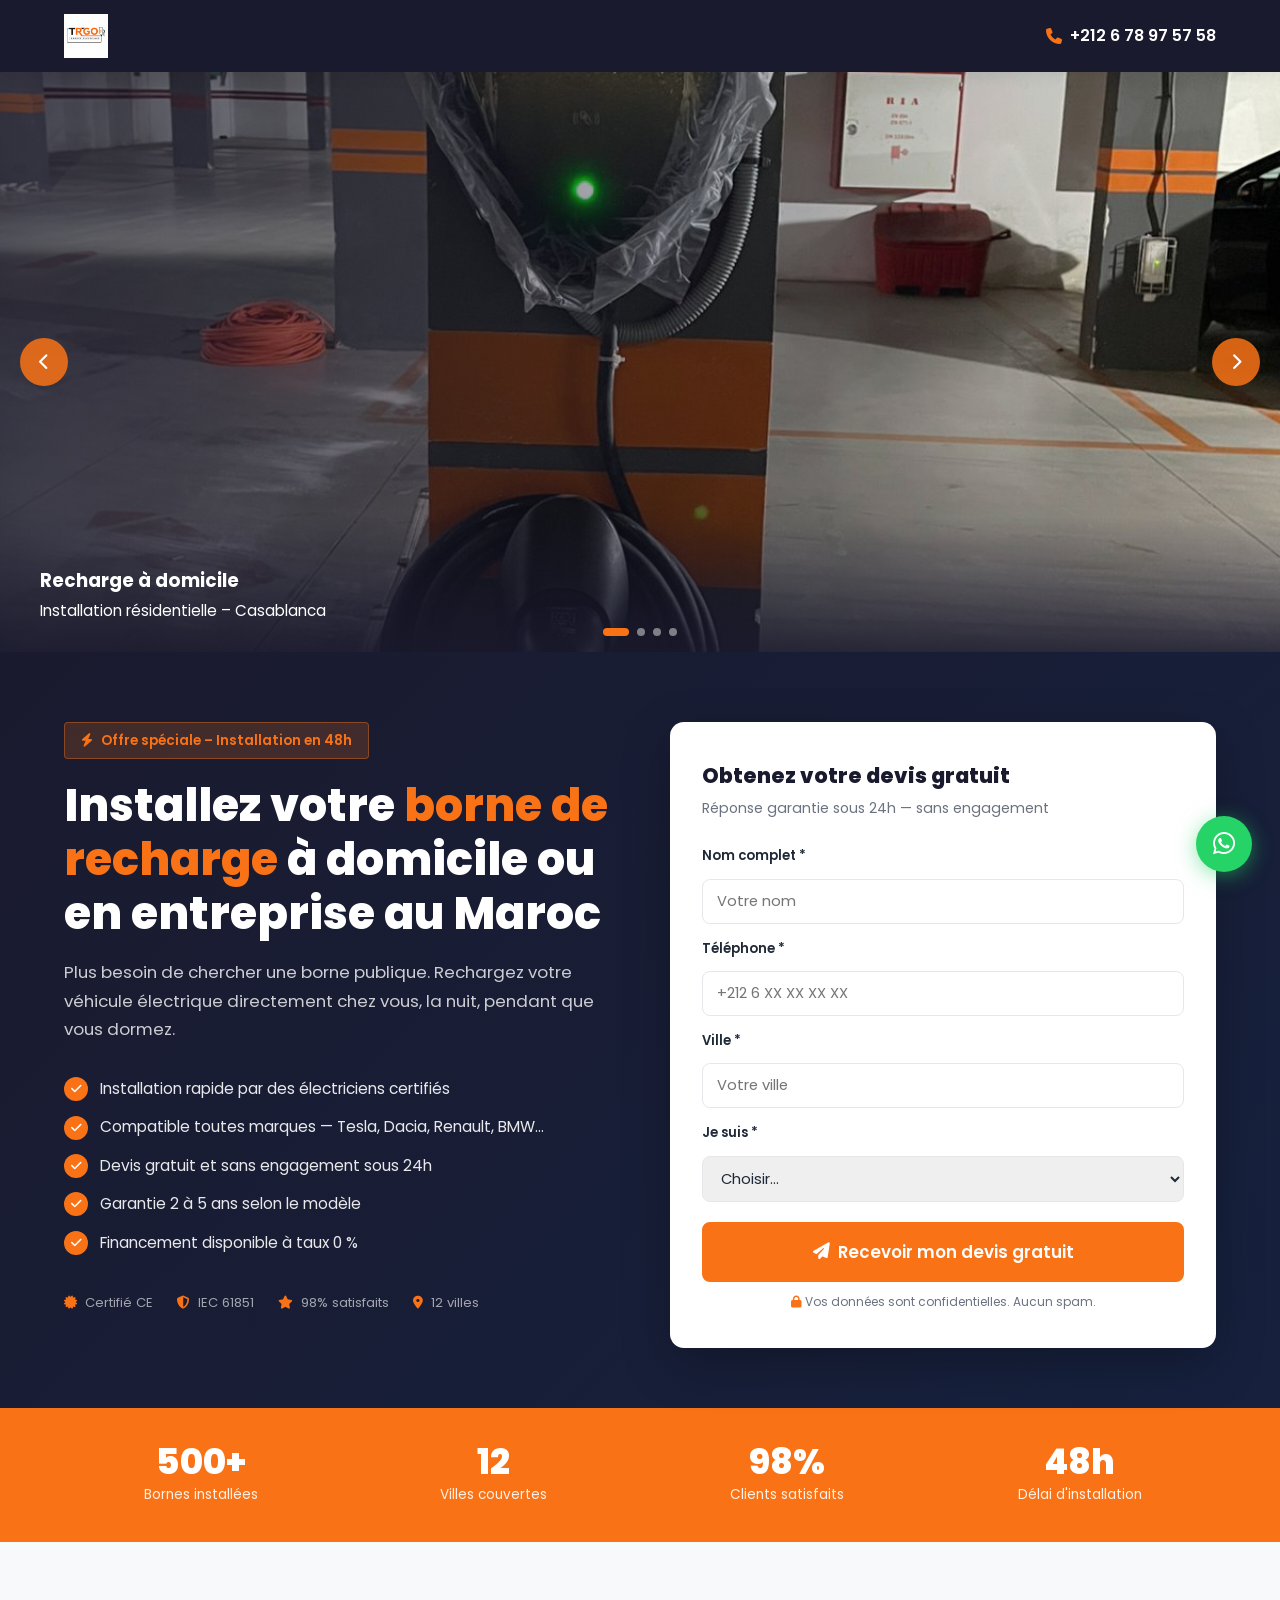
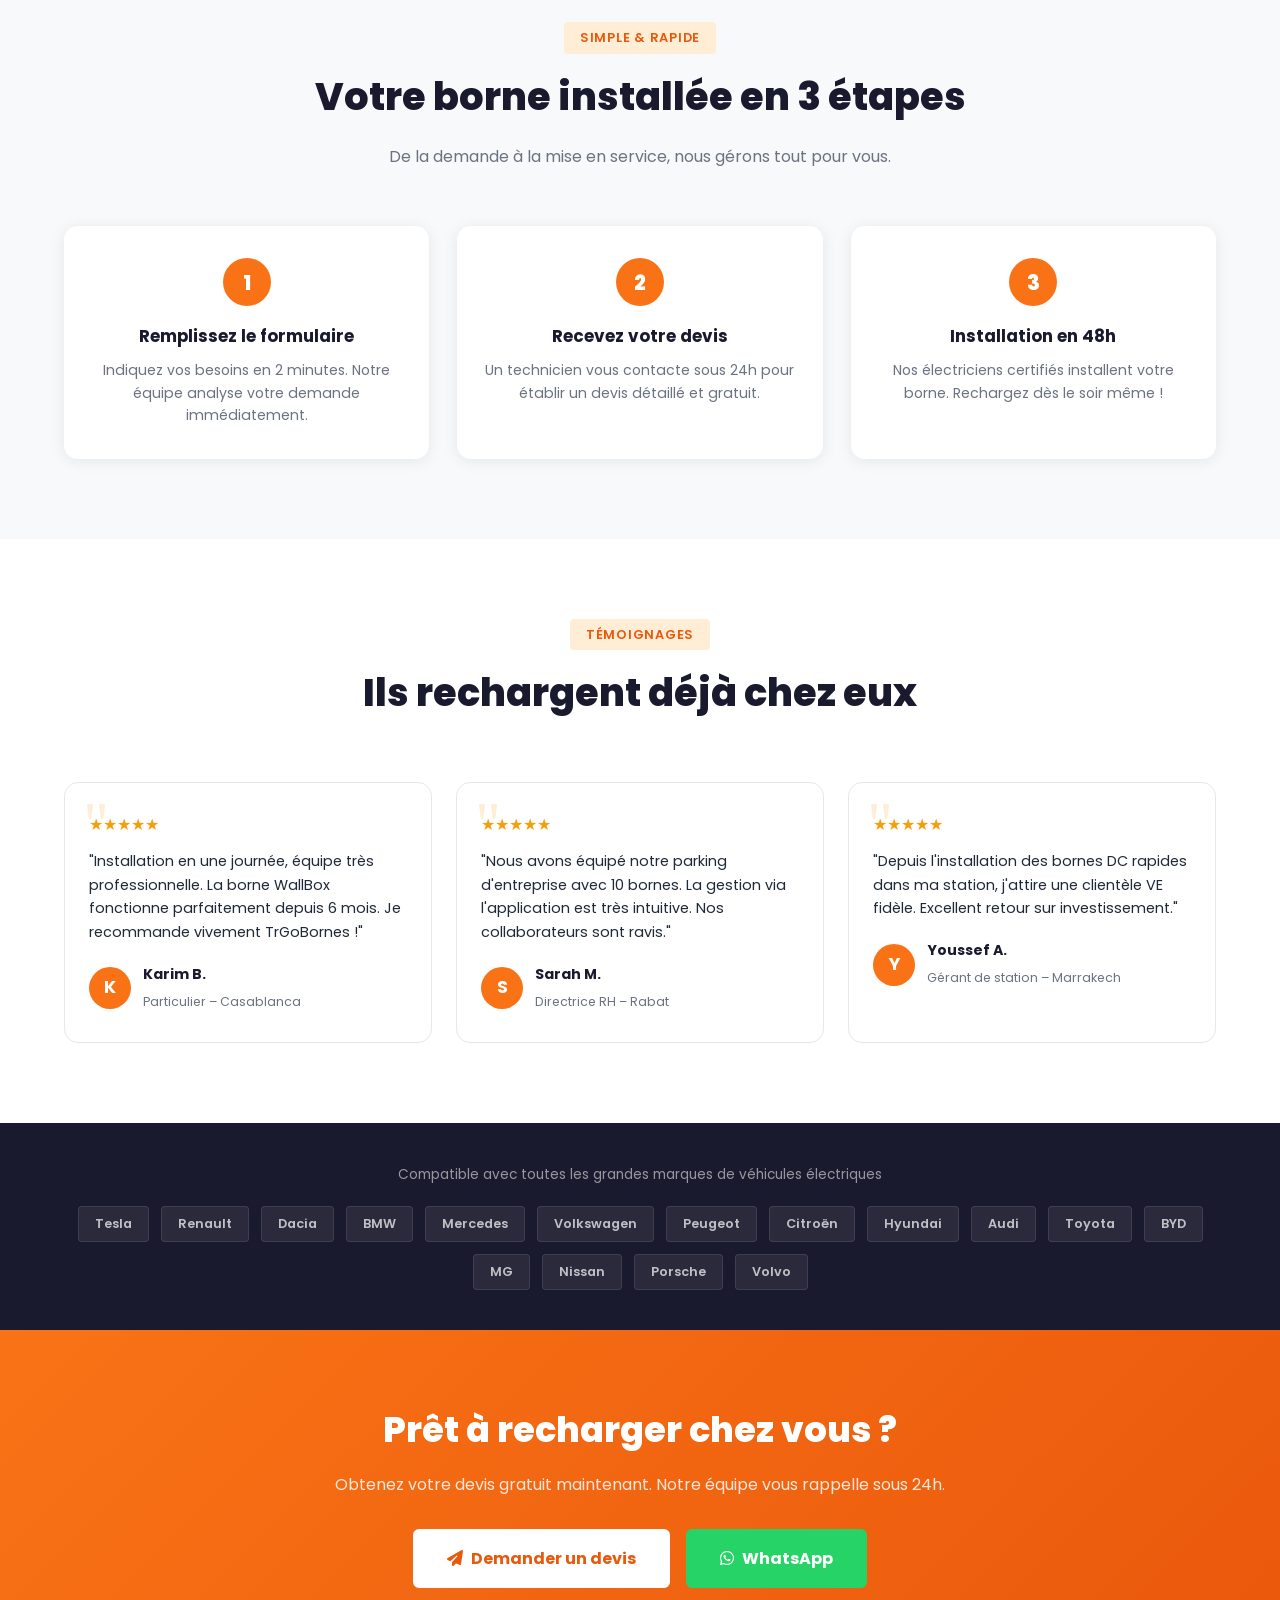
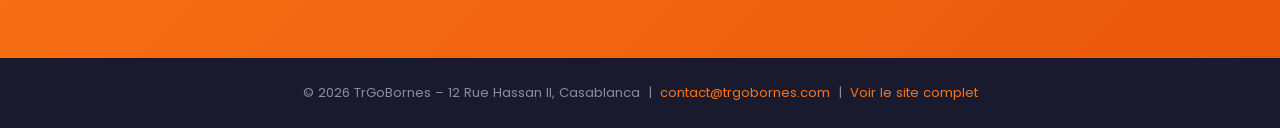
==== landing.html @ 48d09699 "Change ville field from dropdown to text input Co-Authored-By: Claude Sonnet 4.6 <noreply@anthropic." ====
<!DOCTYPE html>
<html lang="fr">
<head>
  <meta charset="UTF-8" />
  <meta name="viewport" content="width=device-width, initial-scale=1.0" />
  <title>Borne de recharge à domicile au Maroc – Devis gratuit | TrGoBornes</title>
  <meta name="description" content="Installez votre borne de recharge en 48h. Devis gratuit sous 24h. Toutes marques. Casablanca, Rabat, Marrakech et partout au Maroc." />
  <link rel="stylesheet" href="css/style.css" />
  <link rel="stylesheet" href="https://cdnjs.cloudflare.com/ajax/libs/font-awesome/6.5.0/css/all.min.css" />
  <link href="https://fonts.googleapis.com/css2?family=Poppins:wght@300;400;500;600;700;800&display=swap" rel="stylesheet" />
  <style>
    /* ── Landing overrides ── */
    .lp-header {
      background: var(--navy);
      padding: 14px 0;
      position: sticky;
      top: 0;
      z-index: 999;
      box-shadow: var(--shadow);
    }
    .lp-header-inner {
      display: flex;
      align-items: center;
      justify-content: space-between;
    }
    .lp-header .logo-img { height: 44px; width: auto; }
    .lp-phone {
      display: flex;
      align-items: center;
      gap: 8px;
      color: var(--white);
      font-weight: 600;
      font-size: 1rem;
    }
    .lp-phone i { color: var(--orange); }

    /* ── Hero ── */
    .lp-hero {
      background: linear-gradient(135deg, var(--navy) 0%, var(--navy-light) 100%);
      padding: 70px 0 60px;
    }
    .lp-hero-grid {
      display: grid;
      grid-template-columns: 1fr 1fr;
      gap: 60px;
      align-items: start;
    }
    .lp-hero-left { color: var(--white); }
    .lp-hero-tag {
      display: inline-flex;
      align-items: center;
      gap: 8px;
      background: rgba(249,115,22,0.18);
      color: var(--orange);
      border: 1px solid rgba(249,115,22,0.4);
      padding: 6px 16px;
      border-radius: 4px;
      font-size: 0.85rem;
      font-weight: 600;
      margin-bottom: 20px;
    }
    .lp-hero h1 {
      font-size: clamp(1.9rem, 3.5vw, 2.8rem);
      font-weight: 800;
      line-height: 1.2;
      margin-bottom: 18px;
    }
    .lp-hero h1 span { color: var(--orange); }
    .lp-hero-sub {
      font-size: 1.05rem;
      color: rgba(255,255,255,0.78);
      margin-bottom: 32px;
      line-height: 1.7;
    }
    .lp-benefits {
      display: flex;
      flex-direction: column;
      gap: 12px;
      margin-bottom: 36px;
    }
    .lp-benefit {
      display: flex;
      align-items: center;
      gap: 12px;
      font-size: 0.97rem;
      color: rgba(255,255,255,0.9);
    }
    .lp-benefit i {
      width: 24px;
      height: 24px;
      background: var(--orange);
      border-radius: 50%;
      display: flex;
      align-items: center;
      justify-content: center;
      font-size: 0.75rem;
      flex-shrink: 0;
      color: white;
    }
    .lp-trust-row {
      display: flex;
      gap: 24px;
      flex-wrap: wrap;
    }
    .lp-trust-item {
      display: flex;
      align-items: center;
      gap: 8px;
      color: rgba(255,255,255,0.6);
      font-size: 0.82rem;
    }
    .lp-trust-item i { color: var(--orange); }

    /* ── Form card ── */
    .lp-form-card {
      background: var(--white);
      border-radius: var(--radius);
      padding: 36px 32px;
      box-shadow: 0 16px 48px rgba(0,0,0,0.25);
    }
    .lp-form-card h2 {
      font-size: 1.3rem;
      font-weight: 800;
      color: var(--navy);
      margin-bottom: 4px;
    }
    .lp-form-card .form-subtitle {
      color: var(--gray);
      font-size: 0.88rem;
      margin-bottom: 24px;
    }
    .lp-form-card .form-group {
      margin-bottom: 14px;
    }
    .lp-form-card label {
      display: block;
      font-size: 0.82rem;
      font-weight: 600;
      color: var(--text);
      margin-bottom: 5px;
    }
    .lp-form-card input,
    .lp-form-card select {
      width: 100%;
      padding: 11px 14px;
      border: 1.5px solid var(--border);
      border-radius: 8px;
      font-family: 'Poppins', sans-serif;
      font-size: 0.92rem;
      color: var(--text);
      outline: none;
      transition: var(--transition);
    }
    .lp-form-card input:focus,
    .lp-form-card select:focus {
      border-color: var(--orange);
      box-shadow: 0 0 0 3px rgba(249,115,22,0.12);
    }
    .lp-form-card .btn-submit {
      width: 100%;
      justify-content: center;
      padding: 15px;
      font-size: 1.05rem;
      margin-top: 6px;
      border-radius: 8px;
    }
    .lp-form-privacy {
      text-align: center;
      font-size: 0.75rem;
      color: var(--gray);
      margin-top: 10px;
    }
    .lp-form-privacy i { color: var(--orange); }
    .form-success-lp {
      display: none;
      text-align: center;
      padding: 24px;
      color: #16a34a;
      font-weight: 600;
    }
    .form-success-lp i { font-size: 2.5rem; margin-bottom: 10px; display: block; }

    /* ── Carousel (top hero) ── */
    .lp-carousel-section {
      position: relative;
      width: 100%;
      overflow: hidden;
    }
    .carousel-wrapper {
      position: relative;
      width: 100%;
      overflow: hidden;
    }
    .carousel-track {
      display: flex;
      transition: transform 0.55s cubic-bezier(0.4,0,0.2,1);
    }
    .carousel-slide {
      min-width: 100%;
      position: relative;
    }
    .carousel-slide img {
      width: 100%;
      height: 580px;
      object-fit: cover;
      display: block;
    }
    .carousel-overlay {
      position: absolute;
      inset: 0;
      background: linear-gradient(to right, rgba(26,26,46,0.72) 0%, rgba(26,26,46,0.3) 60%, transparent 100%);
    }
    .carousel-caption {
      position: absolute;
      bottom: 0;
      left: 0;
      right: 0;
      background: linear-gradient(transparent, rgba(26,26,46,0.85));
      color: white;
      padding: 48px 40px 28px;
      font-size: 0.95rem;
    }
    .carousel-caption strong { display: block; font-size: 1.15rem; margin-bottom: 2px; }
    .carousel-btn {
      position: absolute;
      top: 50%;
      transform: translateY(-50%);
      background: rgba(249,115,22,0.85);
      color: white;
      border: none;
      width: 48px;
      height: 48px;
      border-radius: 50%;
      font-size: 1.05rem;
      cursor: pointer;
      display: flex;
      align-items: center;
      justify-content: center;
      transition: var(--transition);
      z-index: 10;
    }
    .carousel-btn:hover { background: var(--orange-dark); transform: translateY(-50%) scale(1.08); }
    .carousel-btn.prev { left: 20px; }
    .carousel-btn.next { right: 20px; }
    .carousel-dots {
      position: absolute;
      bottom: 16px;
      left: 50%;
      transform: translateX(-50%);
      display: flex;
      gap: 8px;
      z-index: 10;
    }
    .carousel-dot {
      width: 8px;
      height: 8px;
      border-radius: 50%;
      background: rgba(255,255,255,0.45);
      border: none;
      cursor: pointer;
      transition: var(--transition);
      padding: 0;
    }
    .carousel-dot.active { background: var(--orange); width: 26px; border-radius: 4px; }
    @media (max-width: 768px) {
      .carousel-slide img { height: 300px; }
      .carousel-caption { padding: 32px 20px 48px; }
    }
    @media (max-width: 480px) {
      .carousel-slide img { height: 220px; }
    }

    /* ── Stats bar ── */
    .lp-stats {
      background: var(--orange);
      padding: 36px 0;
    }
    .lp-stats-grid {
      display: grid;
      grid-template-columns: repeat(4, 1fr);
      gap: 20px;
      text-align: center;
    }
    .lp-stat { color: var(--white); }
    .lp-stat-num {
      font-size: 2.2rem;
      font-weight: 800;
      line-height: 1;
    }
    .lp-stat-label { font-size: 0.85rem; opacity: 0.9; margin-top: 4px; }

    /* ── How it works ── */
    .lp-steps { padding: 80px 0; background: var(--gray-light); }
    .lp-steps-grid {
      display: grid;
      grid-template-columns: repeat(3, 1fr);
      gap: 28px;
      margin-top: 48px;
    }
    .lp-step {
      background: var(--white);
      border-radius: var(--radius);
      padding: 32px 24px;
      text-align: center;
      position: relative;
      box-shadow: var(--shadow);
    }
    .lp-step-num {
      width: 48px;
      height: 48px;
      background: var(--orange);
      color: white;
      border-radius: 50%;
      font-size: 1.3rem;
      font-weight: 800;
      display: flex;
      align-items: center;
      justify-content: center;
      margin: 0 auto 16px;
    }
    .lp-step h3 { font-size: 1.05rem; font-weight: 700; color: var(--navy); margin-bottom: 8px; }
    .lp-step p { font-size: 0.88rem; color: var(--gray); line-height: 1.6; }

    /* ── Testimonials ── */
    .lp-testimonials { padding: 80px 0; }
    .lp-testimonials-grid {
      display: grid;
      grid-template-columns: repeat(3, 1fr);
      gap: 24px;
      margin-top: 48px;
    }
    .lp-testimonial {
      background: var(--white);
      border: 1.5px solid var(--border);
      border-radius: var(--radius);
      padding: 28px 24px;
      position: relative;
    }
    .lp-testimonial::before {
      content: '"';
      font-size: 4rem;
      color: var(--orange-tint);
      font-family: Georgia, serif;
      position: absolute;
      top: 10px;
      left: 18px;
      line-height: 1;
    }
    .lp-testimonial .stars { color: #F59E0B; margin-bottom: 12px; }
    .lp-testimonial p { font-size: 0.9rem; color: var(--text); line-height: 1.65; margin-bottom: 18px; }
    .lp-testimonial-author { display: flex; align-items: center; gap: 12px; }
    .lp-avatar {
      width: 42px;
      height: 42px;
      border-radius: 50%;
      background: var(--orange);
      color: white;
      font-weight: 700;
      font-size: 1.1rem;
      display: flex;
      align-items: center;
      justify-content: center;
    }
    .lp-author-info strong { display: block; font-size: 0.88rem; color: var(--navy); }
    .lp-author-info span { font-size: 0.78rem; color: var(--gray); }

    /* ── Brands strip ── */
    .lp-brands { background: var(--navy); padding: 40px 0; }
    .lp-brands-label { text-align: center; color: rgba(255,255,255,0.55); font-size: 0.85rem; margin-bottom: 20px; }
    .lp-brands-row {
      display: flex;
      flex-wrap: wrap;
      justify-content: center;
      gap: 12px;
    }
    .lp-brand-chip {
      background: rgba(255,255,255,0.07);
      color: rgba(255,255,255,0.7);
      padding: 6px 16px;
      border-radius: 4px;
      font-size: 0.8rem;
      font-weight: 600;
      border: 1px solid rgba(255,255,255,0.1);
    }

    /* ── Final CTA ── */
    .lp-cta {
      background: linear-gradient(135deg, var(--orange) 0%, var(--orange-dark) 100%);
      padding: 70px 0;
      text-align: center;
    }
    .lp-cta h2 { color: white; font-size: clamp(1.6rem, 3vw, 2.2rem); font-weight: 800; margin-bottom: 12px; }
    .lp-cta p { color: rgba(255,255,255,0.85); margin-bottom: 30px; font-size: 1rem; }
    .lp-cta-btns { display: flex; gap: 16px; justify-content: center; flex-wrap: wrap; }
    .btn-white-solid {
      background: white;
      color: var(--orange-dark);
      border: 2px solid white;
      display: inline-flex;
      align-items: center;
      gap: 8px;
      padding: 14px 32px;
      border-radius: 6px;
      font-weight: 700;
      font-size: 1rem;
      cursor: pointer;
      transition: var(--transition);
    }
    .btn-white-solid:hover { background: var(--orange-tint); transform: translateY(-2px); }
    .btn-whatsapp-cta {
      background: #25D366;
      color: white;
      border: 2px solid #25D366;
      display: inline-flex;
      align-items: center;
      gap: 8px;
      padding: 14px 32px;
      border-radius: 6px;
      font-weight: 700;
      font-size: 1rem;
      cursor: pointer;
      transition: var(--transition);
    }
    .btn-whatsapp-cta:hover { background: #1ebe5d; transform: translateY(-2px); }

    /* ── Footer ── */
    .lp-footer {
      background: var(--navy);
      color: rgba(255,255,255,0.5);
      text-align: center;
      padding: 24px;
      font-size: 0.82rem;
    }
    .lp-footer a { color: var(--orange); }

    /* ── WhatsApp float ── */
    .whatsapp-float {
      position: fixed;
      bottom: 28px;
      right: 28px;
      width: 56px;
      height: 56px;
      background: #25D366;
      color: white;
      border-radius: 50%;
      display: flex;
      align-items: center;
      justify-content: center;
      font-size: 1.6rem;
      box-shadow: 0 4px 20px rgba(37,211,102,0.5);
      z-index: 1000;
      transition: var(--transition);
    }
    .whatsapp-float:hover { transform: scale(1.1); }

    /* ── Responsive ── */
    @media (max-width: 900px) {
      .lp-hero-grid { grid-template-columns: 1fr; gap: 36px; }
      .lp-stats-grid { grid-template-columns: repeat(2, 1fr); }
      .lp-steps-grid { grid-template-columns: 1fr; }
      .lp-testimonials-grid { grid-template-columns: 1fr; }
    }
    @media (max-width: 600px) {
      .lp-hero { padding: 40px 0 36px; }
      .lp-form-card { padding: 24px 18px; }
      .lp-stats-grid { grid-template-columns: repeat(2, 1fr); gap: 16px; }
      .lp-stat-num { font-size: 1.7rem; }
    }
  </style>
</head>
<body>

  <!-- ===== HEADER ===== -->
  <header class="lp-header">
    <div class="container lp-header-inner">
      <a href="index.html">
        <img src="images/logo.jpeg" alt="TrGoBornes" class="logo-img" />
      </a>
      <a href="tel:+212678975758" class="lp-phone">
        <i class="fa-solid fa-phone"></i> +212 6 78 97 57 58
      </a>
    </div>
  </header>

  <!-- ===== CAROUSEL (top) ===== -->
  <section class="lp-carousel-section">
    <div class="carousel-wrapper">
      <div class="carousel-track" id="carouselTrack">
        <div class="carousel-slide">
          <img src="images/car1.jpeg" alt="Véhicule électrique en recharge – TrGoBornes" />
          <div class="carousel-overlay"></div>
          <div class="carousel-caption">
            <strong>Recharge à domicile</strong>
            Installation résidentielle – Casablanca
          </div>
        </div>
        <div class="carousel-slide">
          <img src="images/car2.jpeg" alt="Borne de recharge installée par TrGoBornes" />
          <div class="carousel-overlay"></div>
          <div class="carousel-caption">
            <strong>Solution entreprise</strong>
            Parking privé équipé – Rabat
          </div>
        </div>
        <div class="carousel-slide">
          <img src="images/car3.png" alt="Station de recharge rapide TrGoBornes" />
          <div class="carousel-overlay"></div>
          <div class="carousel-caption">
            <strong>Recharge rapide DC</strong>
            Station-service partenaire – Marrakech
          </div>
        </div>
        <div class="carousel-slide">
          <img src="images/car4.png" alt="Borne de recharge TrGoBornes" />
          <div class="carousel-overlay"></div>
          <div class="carousel-caption">
            <strong>Installation professionnelle</strong>
            Borne certifiée CE & IEC 61851
          </div>
        </div>
      </div>
      <button class="carousel-btn prev" id="carouselPrev" aria-label="Précédent">
        <i class="fa-solid fa-chevron-left"></i>
      </button>
      <button class="carousel-btn next" id="carouselNext" aria-label="Suivant">
        <i class="fa-solid fa-chevron-right"></i>
      </button>
      <div class="carousel-dots" id="carouselDots">
        <button class="carousel-dot active" data-index="0" aria-label="Photo 1"></button>
        <button class="carousel-dot" data-index="1" aria-label="Photo 2"></button>
        <button class="carousel-dot" data-index="2" aria-label="Photo 3"></button>
        <button class="carousel-dot" data-index="3" aria-label="Photo 4"></button>
      </div>
    </div>
  </section>

  <!-- ===== HERO ===== -->
  <section class="lp-hero">
    <div class="container lp-hero-grid">

      <!-- Left: copy -->
      <div class="lp-hero-left">
        <div class="lp-hero-tag">
          <i class="fa-solid fa-bolt"></i> Offre spéciale – Installation en 48h
        </div>
        <h1>Installez votre <span>borne de recharge</span> à domicile ou en entreprise au Maroc</h1>
        <p class="lp-hero-sub">
          Plus besoin de chercher une borne publique. Rechargez votre véhicule électrique directement chez vous, la nuit, pendant que vous dormez.
        </p>
        <div class="lp-benefits">
          <div class="lp-benefit">
            <i class="fa-solid fa-check"></i>
            Installation rapide par des électriciens certifiés
          </div>
          <div class="lp-benefit">
            <i class="fa-solid fa-check"></i>
            Compatible toutes marques — Tesla, Dacia, Renault, BMW…
          </div>
          <div class="lp-benefit">
            <i class="fa-solid fa-check"></i>
            Devis gratuit et sans engagement sous 24h
          </div>
          <div class="lp-benefit">
            <i class="fa-solid fa-check"></i>
            Garantie 2 à 5 ans selon le modèle
          </div>
          <div class="lp-benefit">
            <i class="fa-solid fa-check"></i>
            Financement disponible à taux 0 %
          </div>
        </div>
        <div class="lp-trust-row">
          <div class="lp-trust-item"><i class="fa-solid fa-certificate"></i> Certifié CE</div>
          <div class="lp-trust-item"><i class="fa-solid fa-shield-halved"></i> IEC 61851</div>
          <div class="lp-trust-item"><i class="fa-solid fa-star"></i> 98% satisfaits</div>
          <div class="lp-trust-item"><i class="fa-solid fa-map-marker-alt"></i> 12 villes</div>
        </div>
      </div>

      <!-- Right: form -->
      <div class="lp-form-card">
        <h2>Obtenez votre devis gratuit</h2>
        <p class="form-subtitle">Réponse garantie sous 24h — sans engagement</p>
        <form id="lpForm">
          <div class="form-group">
            <label for="lp-name">Nom complet *</label>
            <input type="text" id="lp-name" name="name" placeholder="Votre nom" required />
          </div>
          <div class="form-group">
            <label for="lp-phone">Téléphone *</label>
            <input type="tel" id="lp-phone" name="phone" placeholder="+212 6 XX XX XX XX" required />
          </div>
          <div class="form-group">
            <label for="lp-city">Ville *</label>
            <input type="text" id="lp-city" name="city" placeholder="Votre ville" required />
          </div>
          <div class="form-group">
            <label for="lp-type">Je suis *</label>
            <select id="lp-type" name="type" required>
              <option value="">Choisir...</option>
              <option value="particulier">Particulier (domicile)</option>
              <option value="entreprise">Entreprise / Parking</option>
              <option value="station">Station-service</option>
              <option value="autre">Autre</option>
            </select>
          </div>
          <button type="submit" class="btn btn-primary btn-submit">
            <i class="fa-solid fa-paper-plane"></i> Recevoir mon devis gratuit
          </button>
          <p class="lp-form-privacy"><i class="fa-solid fa-lock"></i> Vos données sont confidentielles. Aucun spam.</p>
        </form>
        <div class="form-success-lp" id="lpSuccess">
          <i class="fa-solid fa-circle-check"></i>
          Merci ! Votre demande a bien été reçue.<br/>
          Nous vous contactons sous 24h.
        </div>
      </div>

    </div>
  </section>

  <!-- ===== STATS BAR ===== -->
  <section class="lp-stats">
    <div class="container lp-stats-grid">
      <div class="lp-stat">
        <div class="lp-stat-num">500+</div>
        <div class="lp-stat-label">Bornes installées</div>
      </div>
      <div class="lp-stat">
        <div class="lp-stat-num">12</div>
        <div class="lp-stat-label">Villes couvertes</div>
      </div>
      <div class="lp-stat">
        <div class="lp-stat-num">98%</div>
        <div class="lp-stat-label">Clients satisfaits</div>
      </div>
      <div class="lp-stat">
        <div class="lp-stat-num">48h</div>
        <div class="lp-stat-label">Délai d'installation</div>
      </div>
    </div>
  </section>

  <!-- ===== HOW IT WORKS ===== -->
  <section class="lp-steps">
    <div class="container">
      <div class="section-header">
        <span class="tag">Simple & Rapide</span>
        <h2>Votre borne installée en 3 étapes</h2>
        <p>De la demande à la mise en service, nous gérons tout pour vous.</p>
      </div>
      <div class="lp-steps-grid">
        <div class="lp-step">
          <div class="lp-step-num">1</div>
          <h3>Remplissez le formulaire</h3>
          <p>Indiquez vos besoins en 2 minutes. Notre équipe analyse votre demande immédiatement.</p>
        </div>
        <div class="lp-step">
          <div class="lp-step-num">2</div>
          <h3>Recevez votre devis</h3>
          <p>Un technicien vous contacte sous 24h pour établir un devis détaillé et gratuit.</p>
        </div>
        <div class="lp-step">
          <div class="lp-step-num">3</div>
          <h3>Installation en 48h</h3>
          <p>Nos électriciens certifiés installent votre borne. Rechargez dès le soir même !</p>
        </div>
      </div>
    </div>
  </section>

  <!-- ===== TESTIMONIALS ===== -->
  <section class="lp-testimonials">
    <div class="container">
      <div class="section-header">
        <span class="tag">Témoignages</span>
        <h2>Ils rechargent déjà chez eux</h2>
      </div>
      <div class="lp-testimonials-grid">
        <div class="lp-testimonial">
          <div class="stars">★★★★★</div>
          <p>"Installation en une journée, équipe très professionnelle. La borne WallBox fonctionne parfaitement depuis 6 mois. Je recommande vivement TrGoBornes !"</p>
          <div class="lp-testimonial-author">
            <div class="lp-avatar">K</div>
            <div class="lp-author-info">
              <strong>Karim B.</strong>
              <span>Particulier – Casablanca</span>
            </div>
          </div>
        </div>
        <div class="lp-testimonial">
          <div class="stars">★★★★★</div>
          <p>"Nous avons équipé notre parking d'entreprise avec 10 bornes. La gestion via l'application est très intuitive. Nos collaborateurs sont ravis."</p>
          <div class="lp-testimonial-author">
            <div class="lp-avatar">S</div>
            <div class="lp-author-info">
              <strong>Sarah M.</strong>
              <span>Directrice RH – Rabat</span>
            </div>
          </div>
        </div>
        <div class="lp-testimonial">
          <div class="stars">★★★★★</div>
          <p>"Depuis l'installation des bornes DC rapides dans ma station, j'attire une clientèle VE fidèle. Excellent retour sur investissement."</p>
          <div class="lp-testimonial-author">
            <div class="lp-avatar">Y</div>
            <div class="lp-author-info">
              <strong>Youssef A.</strong>
              <span>Gérant de station – Marrakech</span>
            </div>
          </div>
        </div>
      </div>
    </div>
  </section>

  <!-- ===== BRANDS ===== -->
  <section class="lp-brands">
    <div class="container">
      <p class="lp-brands-label">Compatible avec toutes les grandes marques de véhicules électriques</p>
      <div class="lp-brands-row">
        <div class="lp-brand-chip">Tesla</div>
        <div class="lp-brand-chip">Renault</div>
        <div class="lp-brand-chip">Dacia</div>
        <div class="lp-brand-chip">BMW</div>
        <div class="lp-brand-chip">Mercedes</div>
        <div class="lp-brand-chip">Volkswagen</div>
        <div class="lp-brand-chip">Peugeot</div>
        <div class="lp-brand-chip">Citroën</div>
        <div class="lp-brand-chip">Hyundai</div>
        <div class="lp-brand-chip">Audi</div>
        <div class="lp-brand-chip">Toyota</div>
        <div class="lp-brand-chip">BYD</div>
        <div class="lp-brand-chip">MG</div>
        <div class="lp-brand-chip">Nissan</div>
        <div class="lp-brand-chip">Porsche</div>
        <div class="lp-brand-chip">Volvo</div>
      </div>
    </div>
  </section>

  <!-- ===== FINAL CTA ===== -->
  <section class="lp-cta">
    <div class="container">
      <h2>Prêt à recharger chez vous ?</h2>
      <p>Obtenez votre devis gratuit maintenant. Notre équipe vous rappelle sous 24h.</p>
      <div class="lp-cta-btns">
        <a href="#lpForm" class="btn-white-solid" onclick="document.getElementById('lp-name').focus()">
          <i class="fa-solid fa-paper-plane"></i> Demander un devis
        </a>
        <a href="https://wa.me/212678975758?text=Bonjour%2C%20je%20souhaite%20un%20devis%20pour%20une%20borne%20de%20recharge." class="btn-whatsapp-cta" target="_blank">
          <i class="fa-brands fa-whatsapp"></i> WhatsApp
        </a>
      </div>
    </div>
  </section>

  <!-- ===== FOOTER ===== -->
  <footer class="lp-footer">
    <p>&copy; 2026 TrGoBornes – 12 Rue Hassan II, Casablanca &nbsp;|&nbsp; <a href="mailto:contact@trgobornes.com">contact@trgobornes.com</a> &nbsp;|&nbsp; <a href="index.html">Voir le site complet</a></p>
  </footer>

  <!-- WhatsApp float -->
  <a href="https://wa.me/212678975758?text=Bonjour%2C%20je%20souhaite%20un%20devis%20pour%20une%20borne%20de%20recharge." class="whatsapp-float" target="_blank" aria-label="WhatsApp">
    <i class="fa-brands fa-whatsapp"></i>
  </a>

  <script>
    document.getElementById('lpForm').addEventListener('submit', function(e) {
      e.preventDefault();
      var name  = document.getElementById('lp-name').value;
      var phone = document.getElementById('lp-phone').value;
      var city  = document.getElementById('lp-city').value;
      var type  = document.getElementById('lp-type').value;

      var msg = 'Bonjour TrGoBornes,%0A%0A'
        + 'Nouvelle demande de devis :%0A'
        + '👤 Nom : ' + encodeURIComponent(name) + '%0A'
        + '📞 Téléphone : ' + encodeURIComponent(phone) + '%0A'
        + '📍 Ville : ' + encodeURIComponent(city) + '%0A'
        + '🏷️ Type : ' + encodeURIComponent(type);

      this.style.display = 'none';
      document.getElementById('lpSuccess').style.display = 'block';

      setTimeout(function() {
        window.open('https://wa.me/212678975758?text=' + msg, '_blank');
      }, 800);
    });

    // Carousel
    (function() {
      const track = document.getElementById('carouselTrack');
      const dots = document.querySelectorAll('.carousel-dot');
      const total = 4;
      let current = 0;
      let timer;

      function goTo(index) {
        current = (index + total) % total;
        track.style.transform = 'translateX(-' + (current * 100) + '%)';
        dots.forEach(function(d, i) {
          d.classList.toggle('active', i === current);
        });
      }

      function next() { goTo(current + 1); }
      function prev() { goTo(current - 1); }

      function resetTimer() {
        clearInterval(timer);
        timer = setInterval(next, 4000);
      }

      document.getElementById('carouselNext').addEventListener('click', function() { next(); resetTimer(); });
      document.getElementById('carouselPrev').addEventListener('click', function() { prev(); resetTimer(); });
      dots.forEach(function(d) {
        d.addEventListener('click', function() { goTo(parseInt(this.dataset.index)); resetTimer(); });
      });

      timer = setInterval(next, 4000);
    })();
  </script>

</body>
</html>
---- css/style.css ----
/* ===========================
   TrGoBornes – Stylesheet (Orange Theme)
   =========================== */

:root {
  --orange: #F97316;
  --orange-dark: #EA580C;
  --orange-light: #FFF7ED;
  --orange-tint: #FFEDD5;
  --navy: #1A1A2E;
  --navy-light: #16213E;
  --white: #FFFFFF;
  --gray-light: #F8F9FA;
  --gray: #6B7280;
  --text: #1F2937;
  --border: #E5E7EB;
  --shadow: 0 2px 16px rgba(0,0,0,0.08);
  --shadow-lg: 0 8px 32px rgba(0,0,0,0.14);
  --radius: 14px;
  --transition: 0.28s cubic-bezier(0.4,0,0.2,1);
}

*, *::before, *::after { box-sizing: border-box; margin: 0; padding: 0; }
html { scroll-behavior: smooth; }
body {
  font-family: 'Poppins', sans-serif;
  color: var(--text);
  background: var(--white);
  overflow-x: hidden;
  line-height: 1.7;
}
a { text-decoration: none; color: inherit; transition: var(--transition); }
ul { list-style: none; }
img { max-width: 100%; display: block; }
.container { width: 90%; max-width: 1200px; margin: 0 auto; }
.section { padding: 90px 0; }

/* ===== BUTTONS ===== */
.btn {
  display: inline-flex;
  align-items: center;
  gap: 8px;
  padding: 12px 28px;
  border-radius: 6px;
  font-weight: 600;
  font-size: 0.95rem;
  cursor: pointer;
  border: 2px solid transparent;
  transition: var(--transition);
  font-family: 'Poppins', sans-serif;
}
.btn-primary {
  background: var(--orange);
  color: var(--white);
  border-color: var(--orange);
}
.btn-primary:hover {
  background: var(--orange-dark);
  border-color: var(--orange-dark);
  transform: translateY(-2px);
  box-shadow: 0 6px 20px rgba(249,115,22,0.35);
}
.btn-outline-orange {
  background: transparent;
  color: var(--orange);
  border-color: var(--orange);
}
.btn-outline-orange:hover {
  background: var(--orange);
  color: var(--white);
  transform: translateY(-2px);
}
.btn-white {
  background: var(--white);
  color: var(--orange);
  border-color: var(--white);
}
.btn-white:hover {
  background: var(--orange-tint);
  transform: translateY(-2px);
}
.btn-lg { padding: 14px 36px; font-size: 1rem; }
.btn-full { width: 100%; justify-content: center; }

/* ===== SECTION HEADER ===== */
.section-header { text-align: center; margin-bottom: 56px; }
.section-header h2 {
  font-size: clamp(1.8rem, 3vw, 2.4rem);
  font-weight: 800;
  color: var(--navy);
  margin: 10px 0 14px;
}
.section-header p { color: var(--gray); max-width: 540px; margin: 0 auto; }

.tag {
  display: inline-block;
  background: var(--orange-tint);
  color: var(--orange-dark);
  padding: 5px 16px;
  border-radius: 4px;
  font-size: 0.8rem;
  font-weight: 600;
  letter-spacing: 0.06em;
  text-transform: uppercase;
}
.tag-white {
  background: rgba(255,255,255,0.2);
  color: var(--white);
}

/* ===== TOP BAR ===== */
.topbar {
  background: var(--orange);
  color: var(--white);
  font-size: 0.82rem;
  padding: 9px 0;
  position: relative;
  z-index: 200;
}
.topbar-inner {
  display: flex;
  justify-content: space-between;
  align-items: center;
  gap: 12px;
  flex-wrap: wrap;
}
.topbar-left {
  display: flex;
  align-items: center;
  gap: 20px;
  flex-wrap: wrap;
}
.topbar-left span {
  display: flex;
  align-items: center;
  gap: 6px;
  color: rgba(255,255,255,0.92);
}
.topbar-right {
  display: flex;
  align-items: center;
  gap: 14px;
}
.topbar-right a {
  color: rgba(255,255,255,0.85);
  font-size: 0.9rem;
  transition: var(--transition);
}
.topbar-right a:hover { color: var(--white); }

/* ===== HEADER / NAV ===== */
#header {
  background: var(--white);
  position: sticky;
  top: 0;
  z-index: 999;
  box-shadow: 0 2px 12px rgba(0,0,0,0.08);
  padding: 0;
}
.nav {
  display: flex;
  align-items: center;
  justify-content: space-between;
  gap: 24px;
  height: 72px;
}
.logo { display: flex; align-items: center; }
.logo-img { height: 48px; width: auto; object-fit: contain; }
.logo-img-footer { height: 42px; }

.nav-links {
  display: flex;
  align-items: center;
  gap: 4px;
  flex: 1;
  justify-content: center;
}
.nav-links > li { position: relative; }
.nav-links > li > a {
  color: var(--text);
  font-size: 0.92rem;
  font-weight: 500;
  padding: 8px 14px;
  border-radius: 6px;
  display: flex;
  align-items: center;
  gap: 5px;
  white-space: nowrap;
}
.nav-links > li > a:hover,
.nav-links > li > a.active { color: var(--orange); }
.nav-links > li > a .fa-chevron-down { font-size: 0.7rem; }

/* Dropdown */
.dropdown {
  position: absolute;
  top: calc(100% + 8px);
  left: 0;
  background: var(--white);
  border-radius: 10px;
  box-shadow: 0 8px 32px rgba(0,0,0,0.12);
  min-width: 200px;
  padding: 8px 0;
  opacity: 0;
  visibility: hidden;
  transform: translateY(8px);
  transition: var(--transition);
  border-top: 3px solid var(--orange);
}
.has-dropdown:hover .dropdown {
  opacity: 1;
  visibility: visible;
  transform: translateY(0);
}
.dropdown li a {
  display: block;
  padding: 10px 20px;
  font-size: 0.88rem;
  color: var(--text);
  transition: var(--transition);
}
.dropdown li a:hover {
  background: var(--orange-light);
  color: var(--orange);
  padding-left: 26px;
}

.nav-cta { flex-shrink: 0; }
.hamburger {
  display: none;
  flex-direction: column;
  gap: 5px;
  background: none;
  border: none;
  cursor: pointer;
  padding: 4px;
}
.hamburger span {
  width: 26px; height: 2px;
  background: var(--text);
  border-radius: 2px;
  transition: var(--transition);
  display: block;
}
.hamburger.active span:nth-child(1) { transform: translateY(7px) rotate(45deg); }
.hamburger.active span:nth-child(2) { opacity: 0; transform: scaleX(0); }
.hamburger.active span:nth-child(3) { transform: translateY(-7px) rotate(-45deg); }

/* ===== ANNOUNCEMENT BAR ===== */
.announce-bar {
  background: var(--orange);
  color: var(--white);
  text-align: center;
  padding: 11px 16px;
  font-size: 0.9rem;
  font-weight: 500;
}
.announce-bar i { margin-right: 6px; }
.announce-bar a {
  color: var(--white);
  font-weight: 700;
  text-decoration: underline;
  margin-left: 8px;
}
.announce-bar a:hover { opacity: 0.85; }

/* ===== HERO ===== */
.hero {
  display: grid;
  grid-template-columns: 1fr 1fr;
  min-height: calc(100vh - 110px);
  overflow: hidden;
}
.hero-left {
  display: flex;
  align-items: center;
  background: var(--white);
  padding: 60px 0;
}
.hero-left-content {
  padding: 0 60px 0 calc((100vw - 1200px) / 2 + 5%);
  max-width: 620px;
}
.hero-left-content h1 {
  font-size: clamp(2rem, 3.5vw, 3rem);
  font-weight: 800;
  color: var(--navy);
  line-height: 1.2;
  margin-bottom: 20px;
}
.hero-left-content h1 span {
  background: var(--orange);
  color: var(--white);
  padding: 2px 8px;
  display: inline;
  border-radius: 4px;
}
.hero-left-content p {
  color: var(--gray);
  font-size: 1rem;
  margin-bottom: 32px;
  text-align: justify;
}
.hero-btns { display: flex; gap: 14px; flex-wrap: wrap; margin-bottom: 48px; }
.hero-stats {
  display: flex;
  align-items: center;
  gap: 0;
  padding-top: 32px;
  border-top: 1px solid var(--border);
}
.stat {
  display: flex;
  flex-direction: column;
  align-items: center;
  flex: 1;
  text-align: center;
}
.stat span {
  font-size: 2.2rem;
  font-weight: 800;
  color: var(--orange);
  line-height: 1;
}
.stat p { font-size: 0.78rem; color: var(--gray); margin: 4px 0 0; }
.stat-divider { width: 1px; height: 48px; background: var(--border); flex-shrink: 0; }

/* Hero right */
.hero-right {
  position: relative;
  overflow: hidden;
  clip-path: polygon(8% 0%, 100% 0%, 100% 100%, 0% 100%);
}
.hero-image-bg {
  width: 100%;
  height: 100%;
  background: url('../images/bg.png') center center / cover no-repeat;
  position: relative;
  overflow: hidden;
}
.hero-image-bg::before {
  content: '';
  position: absolute;
  inset: 0;
  background: linear-gradient(to right, rgba(255,255,255,0.08) 0%, rgba(0,0,0,0.18) 100%);
}
.hero-image-content {
  position: relative;
  z-index: 2;
  width: 100%;
  height: 100%;
  display: flex;
  align-items: flex-end;
  justify-content: flex-start;
  padding: 28px;
}
.hero-icon-main { display: none; }
.hero-floating-card {
  position: absolute;
  background: rgba(255,255,255,0.95);
  border-radius: 12px;
  padding: 12px 16px;
  display: flex;
  align-items: center;
  gap: 10px;
  box-shadow: 0 8px 24px rgba(0,0,0,0.2);
  font-size: 0.82rem;
  color: var(--text);
  white-space: nowrap;
  top: 20%;
  right: 10%;
  animation: cardFloat 5s ease-in-out infinite;
}
.card-2 {
  top: auto;
  bottom: 20%;
  right: auto;
  left: 8%;
  animation-delay: 2s;
}
.hero-floating-card i { color: var(--orange); font-size: 1.3rem; }
@keyframes cardFloat {
  0%,100% { transform: translateY(0); }
  50% { transform: translateY(-8px); }
}

/* ===== SEGMENTS ===== */
.segments { background: var(--gray-light); }
.segments-grid {
  display: grid;
  grid-template-columns: repeat(3, 1fr);
  gap: 24px;
}
.segment-card {
  background: var(--white);
  border-radius: var(--radius);
  padding: 36px 28px;
  box-shadow: var(--shadow);
  transition: var(--transition);
  position: relative;
  overflow: hidden;
  border-top: 4px solid var(--border);
}
.segment-card:hover {
  border-top-color: var(--orange);
  transform: translateY(-6px);
  box-shadow: var(--shadow-lg);
}
.segment-card.featured {
  background: var(--orange);
  color: var(--white);
  border-top-color: var(--orange-dark);
}
.segment-card.featured p,
.segment-card.featured .segment-features li { color: rgba(255,255,255,0.82); }
.badge-featured {
  position: absolute;
  top: 16px; right: 16px;
  background: var(--white);
  color: var(--orange);
  font-size: 0.72rem;
  font-weight: 700;
  padding: 3px 12px;
  border-radius: 50px;
}
.segment-icon {
  width: 56px; height: 56px;
  background: var(--orange-tint);
  border-radius: 12px;
  display: flex; align-items: center; justify-content: center;
  font-size: 1.4rem;
  color: var(--orange);
  margin-bottom: 20px;
}
.segment-card.featured .segment-icon {
  background: rgba(255,255,255,0.2);
  color: var(--white);
}
.segment-card h3 { font-size: 1.2rem; font-weight: 700; margin-bottom: 10px; color: var(--navy); }
.segment-card.featured h3 { color: var(--white); }
.segment-card p { color: var(--gray); margin-bottom: 20px; font-size: 0.92rem; }
.segment-features { margin-bottom: 24px; display: flex; flex-direction: column; gap: 8px; }
.segment-features li { display: flex; align-items: center; gap: 8px; font-size: 0.88rem; }
.segment-features li i { color: var(--orange); }
.segment-card.featured .segment-features li i { color: rgba(255,255,255,0.9); }

/* ===== BRANDS ===== */
.brands { background: var(--white); padding: 80px 0; }
.brands .section-header h2 { font-size: clamp(1.6rem, 2.8vw, 2.2rem); }

.brands-grid {
  display: grid;
  grid-template-columns: repeat(6, 1fr);
  gap: 16px;
}
.brand-item {
  display: flex;
  align-items: center;
  justify-content: center;
  height: 80px;
  border: 2px solid var(--border);
  border-radius: 10px;
  font-weight: 800;
  font-size: 1rem;
  color: #333;
  letter-spacing: 0.02em;
  cursor: default;
  transition: var(--transition);
  background: var(--white);
  padding: 10px;
}
.brand-item:hover {
  border-color: var(--orange);
  color: var(--orange);
  transform: translateY(-3px);
  box-shadow: 0 6px 20px rgba(249,115,22,0.12);
}

/* Brand typography styles */
.brand-jeep   { font-family: 'Arial Black', sans-serif; letter-spacing: 0.12em; font-size: 1.05rem; }
.brand-bmw    { font-family: 'Arial', sans-serif; letter-spacing: 0.06em; color: #1c69d4; }
.brand-chevy  { font-size: 0.85rem; letter-spacing: 0.04em; color: #c8a045; }
.brand-vw     { font-family: 'Arial', sans-serif; font-size: 1.1rem; color: #00438a; }
.brand-volvo  { letter-spacing: 0.14em; font-size: 0.88rem; color: #003057; }
.brand-porsche{ letter-spacing: 0.08em; font-size: 0.75rem; color: #c00; }
.brand-mb     { font-size: 0.88rem; color: #222; }
.brand-ford   { font-family: Georgia, serif; font-style: italic; font-size: 1.1rem; color: #003478; }
.brand-audi   { letter-spacing: 0.1em; color: #bb0a14; }
.brand-hyundai{ font-size: 0.82rem; letter-spacing: 0.04em; color: #002c5f; }
.brand-citroen{ font-size: 0.85rem; color: #9b1a2f; }
.brand-toyota { color: #eb0a1e; font-size: 0.88rem; }
.brand-lr     { font-size: 0.72rem; letter-spacing: 0.1em; color: #005a2b; }
.brand-honda  { letter-spacing: 0.08em; color: #cc0000; }
.brand-cupra  { letter-spacing: 0.14em; color: #c4952a; font-size: 0.85rem; }
.brand-fiat   { letter-spacing: 0.14em; color: #8b0000; }
.brand-byd    { letter-spacing: 0.1em; color: #1d5fa6; }
.brand-mg     { letter-spacing: 0.1em; color: #c00; font-size: 1.1rem; }
.brand-nissan { letter-spacing: 0.08em; font-size: 0.8rem; color: #c3002f; }
.brand-peugeot{ letter-spacing: 0.06em; font-size: 0.78rem; color: #333; }
.brand-mini   { letter-spacing: 0.1em; color: #1e1e1e; }
.brand-renault{ font-size: 0.88rem; color: #efb914; }
.brand-jaguar { letter-spacing: 0.1em; font-size: 0.75rem; color: #2d6a4f; }

/* ===== CERTIFICATIONS ===== */
.certs { background: var(--gray-light); }
.certs-grid {
  display: grid;
  grid-template-columns: repeat(3, 1fr);
  gap: 24px;
}
.cert-card {
  background: var(--white);
  border-radius: var(--radius);
  padding: 32px 26px;
  box-shadow: var(--shadow);
  transition: var(--transition);
  text-align: center;
  border-bottom: 3px solid transparent;
}
.cert-card:hover {
  transform: translateY(-5px);
  box-shadow: var(--shadow-lg);
  border-bottom-color: var(--orange);
}
.cert-icon {
  width: 64px; height: 64px;
  background: var(--orange-tint);
  border-radius: 50%;
  display: flex; align-items: center; justify-content: center;
  font-size: 1.6rem;
  color: var(--orange);
  margin: 0 auto 18px;
}
.cert-card h4 {
  font-size: 1.15rem;
  font-weight: 800;
  color: var(--navy);
  margin-bottom: 10px;
  letter-spacing: 0.04em;
}
.cert-card p { font-size: 0.88rem; color: var(--gray); line-height: 1.6; }

/* ===== WHY US ===== */
.why-us { background: var(--white); overflow: hidden; }
.why-grid { display: grid; grid-template-columns: 1fr 1fr; gap: 70px; align-items: center; }
.why-image-inner {
  position: relative;
  width: 360px; height: 360px;
  display: flex; align-items: center; justify-content: center;
  margin: 0 auto;
}
.why-big-icon {
  font-size: 9rem;
  color: var(--orange);
  z-index: 2;
  position: relative;
  filter: drop-shadow(0 0 40px rgba(249,115,22,0.3));
}
.why-circle {
  position: absolute;
  border-radius: 50%;
  border: 2px solid var(--orange);
  opacity: 0.15;
  animation: pulse 3s ease-in-out infinite;
}
.c1 { width: 200px; height: 200px; animation-delay: 0s; }
.c2 { width: 280px; height: 280px; animation-delay: 1s; }
.c3 { width: 360px; height: 360px; animation-delay: 2s; }
@keyframes pulse {
  0%,100% { transform: scale(1); opacity: 0.15; }
  50% { transform: scale(1.05); opacity: 0.28; }
}
.why-content h2 { font-size: clamp(1.6rem, 2.5vw, 2.2rem); font-weight: 800; color: var(--navy); margin: 10px 0 14px; }
.why-content > p { color: var(--gray); margin-bottom: 36px; }
.why-points { display: flex; flex-direction: column; gap: 22px; }
.why-point { display: flex; align-items: flex-start; gap: 14px; }
.why-point-icon {
  width: 46px; height: 46px; min-width: 46px;
  background: var(--orange-tint);
  border-radius: 10px;
  display: flex; align-items: center; justify-content: center;
  color: var(--orange); font-size: 1.05rem;
}
.why-point h4 { font-size: 0.95rem; font-weight: 700; margin-bottom: 3px; color: var(--navy); }
.why-point p { font-size: 0.88rem; color: var(--gray); margin: 0; }

/* ===== PRODUCTS ===== */
.products { background: var(--gray-light); }
.products-filter { display: flex; gap: 10px; justify-content: center; margin-bottom: 44px; flex-wrap: wrap; }
.filter-btn {
  padding: 9px 22px;
  border-radius: 6px;
  border: 2px solid var(--border);
  background: var(--white);
  color: var(--gray);
  font-weight: 600;
  font-size: 0.88rem;
  cursor: pointer;
  transition: var(--transition);
  font-family: 'Poppins', sans-serif;
}
.filter-btn.active, .filter-btn:hover {
  background: var(--orange);
  border-color: var(--orange);
  color: var(--white);
}
.products-grid { display: grid; grid-template-columns: repeat(3, 1fr); gap: 24px; }
.product-card {
  background: var(--white);
  border-radius: var(--radius);
  overflow: hidden;
  box-shadow: var(--shadow);
  transition: var(--transition);
  position: relative;
}
.product-card:hover { transform: translateY(-5px); box-shadow: var(--shadow-lg); }
.product-card.hidden { display: none; }
.product-badge {
  position: absolute;
  top: 14px; left: 14px;
  padding: 3px 12px;
  border-radius: 4px;
  font-size: 0.72rem;
  font-weight: 700;
  color: var(--white);
  z-index: 2;
}
.product-badge.ac { background: #2563EB; }
.product-badge.dc { background: #DC2626; }
.product-badge.portable { background: #7C3AED; }
.product-img {
  height: 160px;
  background: linear-gradient(135deg, var(--navy), var(--navy-light));
  display: flex; align-items: center; justify-content: center;
  font-size: 5rem;
  color: var(--orange);
}
.product-info { padding: 22px; }
.product-info h3 { font-size: 1.1rem; font-weight: 700; margin-bottom: 8px; color: var(--navy); }
.product-info p { font-size: 0.88rem; color: var(--gray); margin-bottom: 14px; }
.product-specs { display: flex; gap: 8px; flex-wrap: wrap; margin-bottom: 18px; }
.product-specs span {
  display: flex; align-items: center; gap: 5px;
  font-size: 0.78rem;
  color: var(--orange-dark);
  background: var(--orange-tint);
  padding: 4px 10px;
  border-radius: 4px;
  font-weight: 500;
}

/* ===== MAP ===== */
.map-section { background: var(--white); padding-bottom: 0; }
.map-section .section-header { padding: 0 0 36px; }
.map-container { position: relative; }
#map { width: 100%; height: 500px; }
.map-legend {
  position: absolute;
  top: 16px; right: 16px;
  background: var(--white);
  border-radius: var(--radius);
  padding: 18px;
  box-shadow: var(--shadow-lg);
  z-index: 999;
  min-width: 190px;
  border-top: 3px solid var(--orange);
}
.map-legend h4 { font-size: 0.88rem; font-weight: 700; margin-bottom: 12px; color: var(--navy); display: flex; align-items: center; gap: 6px; }
.legend-item { display: flex; align-items: center; gap: 8px; font-size: 0.82rem; color: var(--text); margin-bottom: 8px; }
.dot { width: 11px; height: 11px; border-radius: 50%; flex-shrink: 0; }
.dot.green { background: #16A34A; }
.dot.orange-dot { background: var(--orange); }
.dot.red { background: #DC2626; }
.dot.blue { background: #2563EB; }

/* ===== PROCESS ===== */
.process { background: var(--navy); padding: 90px 0; }
.process .section-header h2 { color: var(--white); }
.process-steps {
  display: flex;
  align-items: flex-start;
  justify-content: center;
  gap: 0;
}
.process-step { flex: 1; text-align: center; padding: 0 20px; }
.step-number { font-size: 3rem; font-weight: 900; color: rgba(249,115,22,0.15); line-height: 1; margin-bottom: -8px; }
.step-icon {
  width: 60px; height: 60px;
  background: rgba(249,115,22,0.15);
  border-radius: 50%;
  display: flex; align-items: center; justify-content: center;
  font-size: 1.3rem;
  color: var(--orange);
  margin: 0 auto 16px;
}
.process-step h3 { font-size: 1rem; font-weight: 700; color: var(--white); margin-bottom: 8px; }
.process-step p { font-size: 0.85rem; color: rgba(255,255,255,0.5); }
.process-arrow { color: var(--orange); font-size: 1.2rem; padding-top: 46px; opacity: 0.5; flex-shrink: 0; }

/* ===== TESTIMONIALS ===== */
.testimonials { background: var(--gray-light); }
.testimonials-grid { display: grid; grid-template-columns: repeat(3, 1fr); gap: 24px; }
.testimonial-card {
  background: var(--white);
  border-radius: var(--radius);
  padding: 28px;
  box-shadow: var(--shadow);
  transition: var(--transition);
  border-bottom: 3px solid transparent;
}
.testimonial-card:hover { transform: translateY(-4px); box-shadow: var(--shadow-lg); border-bottom-color: var(--orange); }
.stars { color: var(--orange); font-size: 1rem; margin-bottom: 14px; }
.testimonial-card p { font-size: 0.9rem; color: var(--gray); font-style: italic; margin-bottom: 20px; line-height: 1.8; }
.testimonial-author { display: flex; align-items: center; gap: 12px; }
.author-avatar {
  width: 44px; height: 44px;
  background: var(--orange);
  border-radius: 50%;
  display: flex; align-items: center; justify-content: center;
  font-weight: 700; color: var(--white); font-size: 1rem;
}
.testimonial-author strong { display: block; font-size: 0.92rem; color: var(--navy); }
.testimonial-author span { font-size: 0.8rem; color: var(--gray); }

/* ===== BLOG ===== */
.blog { background: var(--white); }
.blog-grid { display: grid; grid-template-columns: 1fr 1fr; gap: 24px; }
.blog-card {
  background: var(--white);
  border-radius: var(--radius);
  overflow: hidden;
  box-shadow: var(--shadow);
  transition: var(--transition);
}
.blog-card:hover { transform: translateY(-4px); box-shadow: var(--shadow-lg); }
.featured-article { grid-row: 1 / 3; }
.blog-img {
  height: 220px;
  background: linear-gradient(135deg, var(--navy), #0F2027);
  display: flex; align-items: center; justify-content: center;
  font-size: 5rem; color: var(--orange);
}
.blog-img.small { height: 110px; font-size: 2.8rem; }
.blog-content { padding: 22px; }
.blog-cat {
  display: inline-block;
  background: var(--orange-tint);
  color: var(--orange-dark);
  padding: 3px 10px;
  border-radius: 4px;
  font-size: 0.72rem;
  font-weight: 600;
  margin-bottom: 10px;
}
.blog-content h3 { font-size: 1rem; font-weight: 700; color: var(--navy); margin-bottom: 8px; line-height: 1.4; }
.featured-article .blog-content h3 { font-size: 1.15rem; }
.blog-content p { font-size: 0.88rem; color: var(--gray); margin-bottom: 14px; }
.blog-meta { display: flex; align-items: center; justify-content: space-between; font-size: 0.8rem; color: var(--gray); }
.read-more { color: var(--orange); font-weight: 600; display: flex; align-items: center; gap: 5px; }
.read-more:hover { color: var(--orange-dark); }

/* ===== CONTACT ===== */
.contact { background: var(--gray-light); }
.contact-grid { display: grid; grid-template-columns: 1fr 1.6fr; gap: 56px; align-items: start; }
.contact-info { display: flex; flex-direction: column; gap: 24px; }
.contact-item { display: flex; align-items: flex-start; gap: 14px; }
.contact-icon {
  width: 46px; height: 46px;
  background: var(--white);
  border-radius: 10px;
  display: flex; align-items: center; justify-content: center;
  color: var(--orange); font-size: 1rem;
  box-shadow: var(--shadow);
  flex-shrink: 0;
}
.contact-item h4 { font-size: 0.88rem; font-weight: 700; color: var(--navy); margin-bottom: 3px; }
.contact-item p { font-size: 0.88rem; color: var(--gray); margin: 0; }
.contact-social { display: flex; gap: 10px; }
.contact-social a {
  width: 40px; height: 40px;
  background: var(--white);
  border-radius: 50%;
  display: flex; align-items: center; justify-content: center;
  color: var(--navy); font-size: 0.95rem;
  box-shadow: var(--shadow);
  transition: var(--transition);
}
.contact-social a:hover { background: var(--orange); color: var(--white); transform: translateY(-3px); }
.contact-form {
  background: var(--white);
  border-radius: var(--radius);
  padding: 36px;
  box-shadow: var(--shadow);
}
.form-row { display: grid; grid-template-columns: 1fr 1fr; gap: 18px; }
.form-group { display: flex; flex-direction: column; gap: 6px; margin-bottom: 18px; }
.form-group label { font-size: 0.85rem; font-weight: 600; color: var(--navy); }
.form-group input,
.form-group select,
.form-group textarea {
  padding: 11px 14px;
  border: 2px solid var(--border);
  border-radius: 8px;
  font-size: 0.92rem;
  font-family: 'Poppins', sans-serif;
  color: var(--text);
  transition: var(--transition);
  outline: none;
  width: 100%;
}
.form-group input:focus,
.form-group select:focus,
.form-group textarea:focus { border-color: var(--orange); box-shadow: 0 0 0 3px rgba(249,115,22,0.1); }
.form-group textarea { resize: vertical; }
.form-success {
  display: none;
  background: #ECFDF5;
  color: #065F46;
  padding: 12px 18px;
  border-radius: 8px;
  margin-top: 14px;
  font-size: 0.88rem;
  font-weight: 500;
  align-items: center;
  gap: 8px;
}
.form-success.show { display: flex; }

/* ===== FOOTER ===== */
.footer { background: var(--navy); }
.footer-top { padding: 64px 0 48px; }
.footer-grid { display: grid; grid-template-columns: 2fr 1fr 1fr 1.5fr; gap: 48px; }
.footer-brand p { font-size: 0.88rem; color: rgba(255,255,255,0.5); margin: 16px 0 22px; line-height: 1.8; }
.footer-social { display: flex; gap: 10px; }
.footer-social a {
  width: 36px; height: 36px;
  background: rgba(255,255,255,0.08);
  border-radius: 50%;
  display: flex; align-items: center; justify-content: center;
  color: rgba(255,255,255,0.6); font-size: 0.85rem;
  transition: var(--transition);
}
.footer-social a:hover { background: var(--orange); color: var(--white); }
.footer-links h4 { font-size: 0.92rem; font-weight: 700; color: var(--white); margin-bottom: 18px; }
.footer-links ul { display: flex; flex-direction: column; gap: 10px; }
.footer-links a { font-size: 0.85rem; color: rgba(255,255,255,0.5); }
.footer-links a:hover { color: var(--orange); }
.footer-newsletter h4 { font-size: 0.92rem; font-weight: 700; color: var(--white); margin-bottom: 10px; }
.footer-newsletter p { font-size: 0.85rem; color: rgba(255,255,255,0.5); margin-bottom: 14px; }
.newsletter-form { display: flex; gap: 8px; }
.newsletter-form input {
  flex: 1;
  padding: 11px 14px;
  border-radius: 6px;
  border: none;
  background: rgba(255,255,255,0.08);
  color: var(--white);
  font-family: 'Poppins', sans-serif;
  font-size: 0.85rem;
  outline: none;
}
.newsletter-form input::placeholder { color: rgba(255,255,255,0.3); }
.newsletter-form input:focus { background: rgba(255,255,255,0.12); }
.newsletter-form .btn { padding: 11px 16px; border-radius: 6px; }
.footer-bottom { border-top: 1px solid rgba(255,255,255,0.08); padding: 22px 0; }
.footer-bottom .container { display: flex; justify-content: space-between; align-items: center; flex-wrap: wrap; gap: 10px; }
.footer-bottom p { font-size: 0.82rem; color: rgba(255,255,255,0.4); }

/* ===== FLOATING BUTTONS ===== */
.whatsapp-float {
  position: fixed;
  bottom: 84px; right: 22px;
  width: 52px; height: 52px;
  background: #25D366;
  border-radius: 50%;
  display: flex; align-items: center; justify-content: center;
  font-size: 1.4rem; color: var(--white);
  box-shadow: 0 4px 18px rgba(37,211,102,0.4);
  z-index: 999;
  transition: var(--transition);
}
.whatsapp-float:hover { transform: scale(1.1); }
.back-to-top {
  position: fixed;
  bottom: 22px; right: 22px;
  width: 44px; height: 44px;
  background: var(--orange);
  border: none;
  border-radius: 50%;
  display: flex; align-items: center; justify-content: center;
  color: var(--white); font-size: 0.95rem;
  cursor: pointer;
  box-shadow: var(--shadow);
  z-index: 999;
  opacity: 0;
  transform: translateY(20px);
  transition: var(--transition);
}
.back-to-top.show { opacity: 1; transform: translateY(0); }
.back-to-top:hover { background: var(--orange-dark); }

/* ===== ANIMATIONS ===== */
.fade-in { opacity: 0; transform: translateY(24px); transition: opacity 0.55s ease, transform 0.55s ease; }
.fade-in.visible { opacity: 1; transform: translateY(0); }

/* ===== RESPONSIVE ===== */
@media (max-width: 1024px) {
  .hero-left-content { padding: 0 40px 0 5%; }
  .segments-grid { grid-template-columns: 1fr 1fr; }
  .products-grid { grid-template-columns: 1fr 1fr; }
  .why-grid { grid-template-columns: 1fr; gap: 40px; }
  .why-visual { display: none; }
  .footer-grid { grid-template-columns: 1fr 1fr; gap: 36px; }
}

@media (max-width: 768px) {
  .container { width: 93%; }
  .section { padding: 60px 0; }
  .section-header { margin-bottom: 36px; }

  /* Topbar */
  .topbar { display: none; }

  /* Header */
  .nav { height: 64px; }
  .nav-links, .nav-cta { display: none; }
  .nav-links.open {
    display: flex;
    flex-direction: column;
    position: fixed;
    top: 64px; left: 0; right: 0; bottom: 0;
    background: var(--white);
    z-index: 1001;
    align-items: center;
    justify-content: center;
    gap: 24px;
    font-size: 1.1rem;
    overflow-y: auto;
    padding: 24px;
  }
  .nav-links.open > li > a { color: var(--text); font-size: 1.1rem; }
  .nav-links.open > li > a:hover { color: var(--orange); }
  .nav-links.open .dropdown { display: none; }
  .hamburger { display: flex; }

  /* Announce */
  .announce-bar { font-size: 0.8rem; }

  /* Hero */
  .hero { grid-template-columns: 1fr; min-height: auto; }
  .hero-right {
    clip-path: none;
    height: 280px;
    order: -1;
  }
  .hero-icon-main { display: none; }
  .hero-floating-card { display: none; }
  .hero-left { padding: 40px 0; }
  .hero-left-content { padding: 0; max-width: 100%; }
  .hero-left-content h1 { font-size: 1.85rem; }
  .hero-left-content p { font-size: 0.92rem; }
  .hero-btns { flex-direction: column; gap: 10px; margin-bottom: 32px; }
  .hero-btns .btn-lg { width: 100%; justify-content: center; }
  .hero-stats { gap: 0; padding-top: 24px; }
  .stat span { font-size: 1.8rem; }
  .stat p { font-size: 0.72rem; }

  /* Brands */
  .brands-grid { grid-template-columns: repeat(4, 1fr); gap: 12px; }
  .brand-item { height: 66px; font-size: 0.85rem; }

  /* Certs */
  .certs-grid { grid-template-columns: 1fr 1fr; gap: 16px; }

  /* Segments */
  .segments-grid { grid-template-columns: 1fr; gap: 18px; }

  /* Why */
  .why-visual { display: none; }
  .why-grid { grid-template-columns: 1fr; }

  /* Products */
  .products-grid { grid-template-columns: 1fr; gap: 18px; }
  .products-filter { gap: 8px; }

  /* Map */
  .map-container { display: flex; flex-direction: column-reverse; }
  #map { height: 320px; }
  .map-legend {
    position: relative;
    top: auto; right: auto;
    border-radius: 0;
    box-shadow: none;
    border-top: 3px solid var(--orange);
    display: flex;
    flex-wrap: wrap;
    gap: 8px 18px;
    padding: 14px 16px;
    align-items: center;
  }
  .map-legend h4 { width: 100%; margin-bottom: 2px; }

  /* Process */
  .process-steps { flex-direction: column; align-items: center; gap: 8px; }
  .process-step { max-width: 280px; }
  .process-arrow { transform: rotate(90deg); padding: 0; }

  /* Testimonials */
  .testimonials-grid { grid-template-columns: 1fr; gap: 18px; }

  /* Blog */
  .blog-grid { grid-template-columns: 1fr; gap: 18px; }
  .featured-article { grid-row: auto; }
  .blog-img { height: 150px; font-size: 3.5rem; }
  .blog-img.small { height: 110px; }

  /* Contact */
  .contact-grid { grid-template-columns: 1fr; gap: 28px; }
  .contact-form { padding: 22px 18px; }
  .form-row { grid-template-columns: 1fr; gap: 0; }

  /* Footer */
  .footer-top { padding: 48px 0 32px; }
  .footer-grid { grid-template-columns: 1fr; gap: 28px; }
  .footer-bottom .container { flex-direction: column; text-align: center; gap: 6px; }

  /* Float */
  .whatsapp-float { bottom: 76px; right: 14px; width: 46px; height: 46px; font-size: 1.2rem; }
  .back-to-top { bottom: 18px; right: 14px; width: 40px; height: 40px; }
}

@media (max-width: 420px) {
  .brands-grid { grid-template-columns: repeat(3, 1fr); gap: 8px; }
  .brand-item { height: 56px; font-size: 0.72rem; padding: 6px; }
  .certs-grid { grid-template-columns: 1fr; }
  .section { padding: 48px 0; }
  .hero-left-content h1 { font-size: 1.6rem; }
  .hero-stats { flex-direction: column; gap: 12px; }
  .stat-divider { display: none; }
  .stat { flex-direction: row; align-items: center; gap: 8px; }
  .stat span { font-size: 1.6rem; }
  .contact-form { padding: 16px 12px; }
}
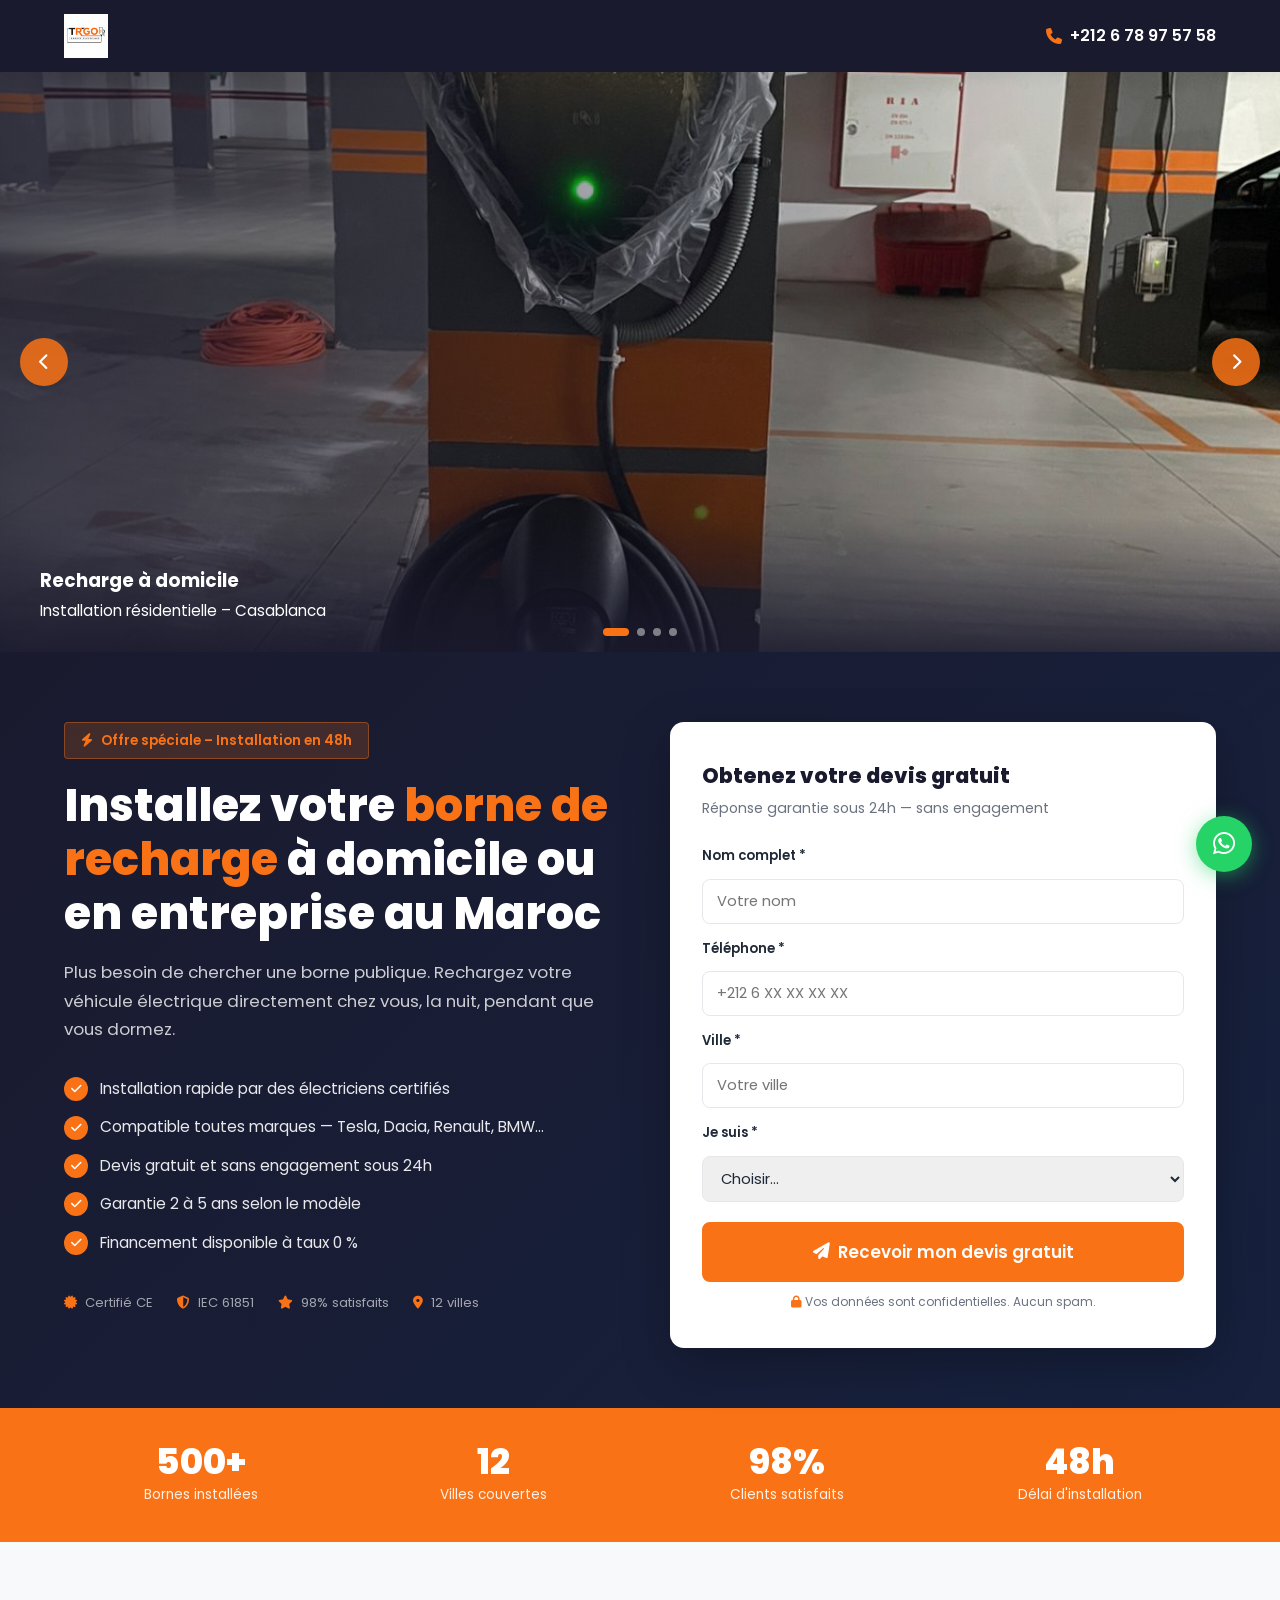
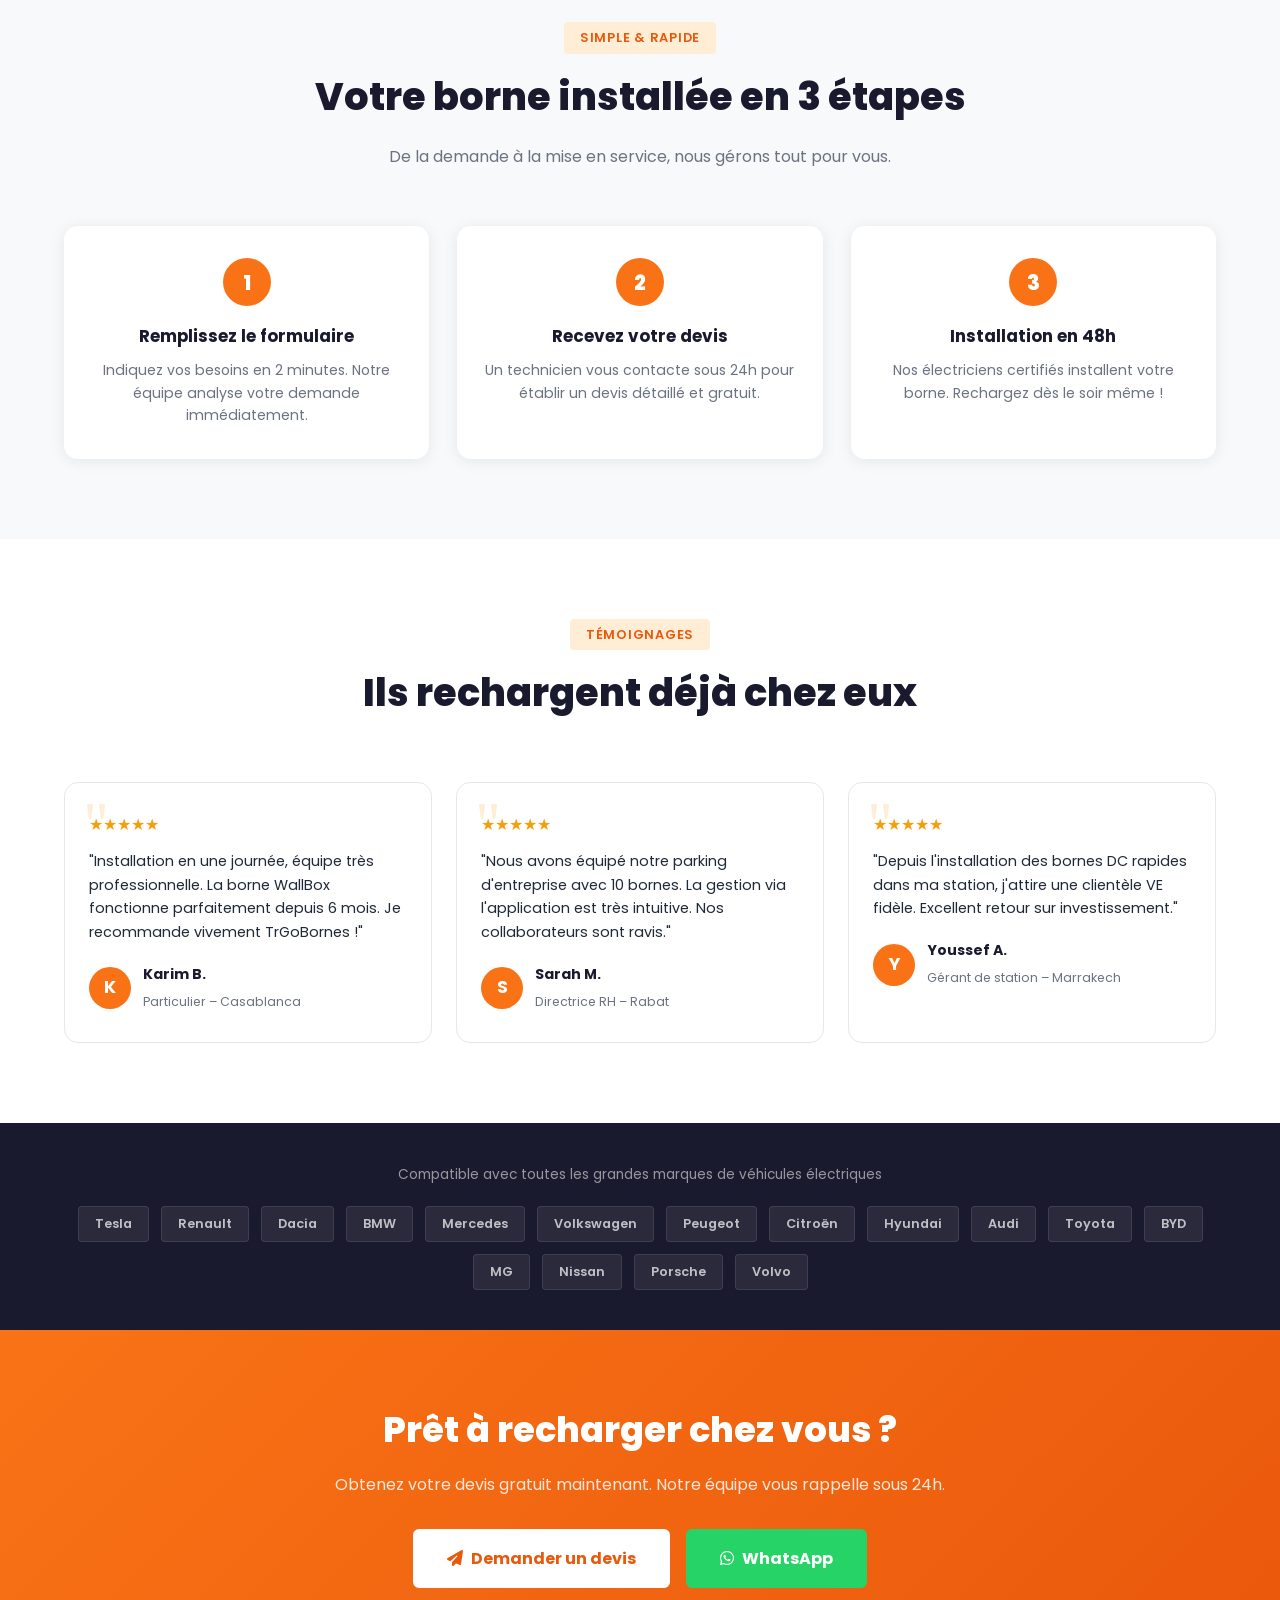
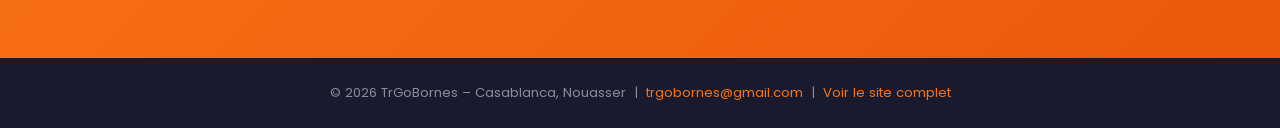
==== commit a5b6d48d: "Update email and address to trgobornes@gmail.com and Casablanca Nouasser Co-Authored-By: Claude Sonn" ====
--- a/landing.html
+++ b/landing.html
@@ -757,7 +757,7 @@
 
   <!-- ===== FOOTER ===== -->
   <footer class="lp-footer">
-    <p>&copy; 2026 TrGoBornes – 12 Rue Hassan II, Casablanca &nbsp;|&nbsp; <a href="mailto:contact@trgobornes.com">contact@trgobornes.com</a> &nbsp;|&nbsp; <a href="index.html">Voir le site complet</a></p>
+    <p>&copy; 2026 TrGoBornes – Casablanca, Nouasser &nbsp;|&nbsp; <a href="mailto:trgobornes@gmail.com">trgobornes@gmail.com</a> &nbsp;|&nbsp; <a href="index.html">Voir le site complet</a></p>
   </footer>
 
   <!-- WhatsApp float -->
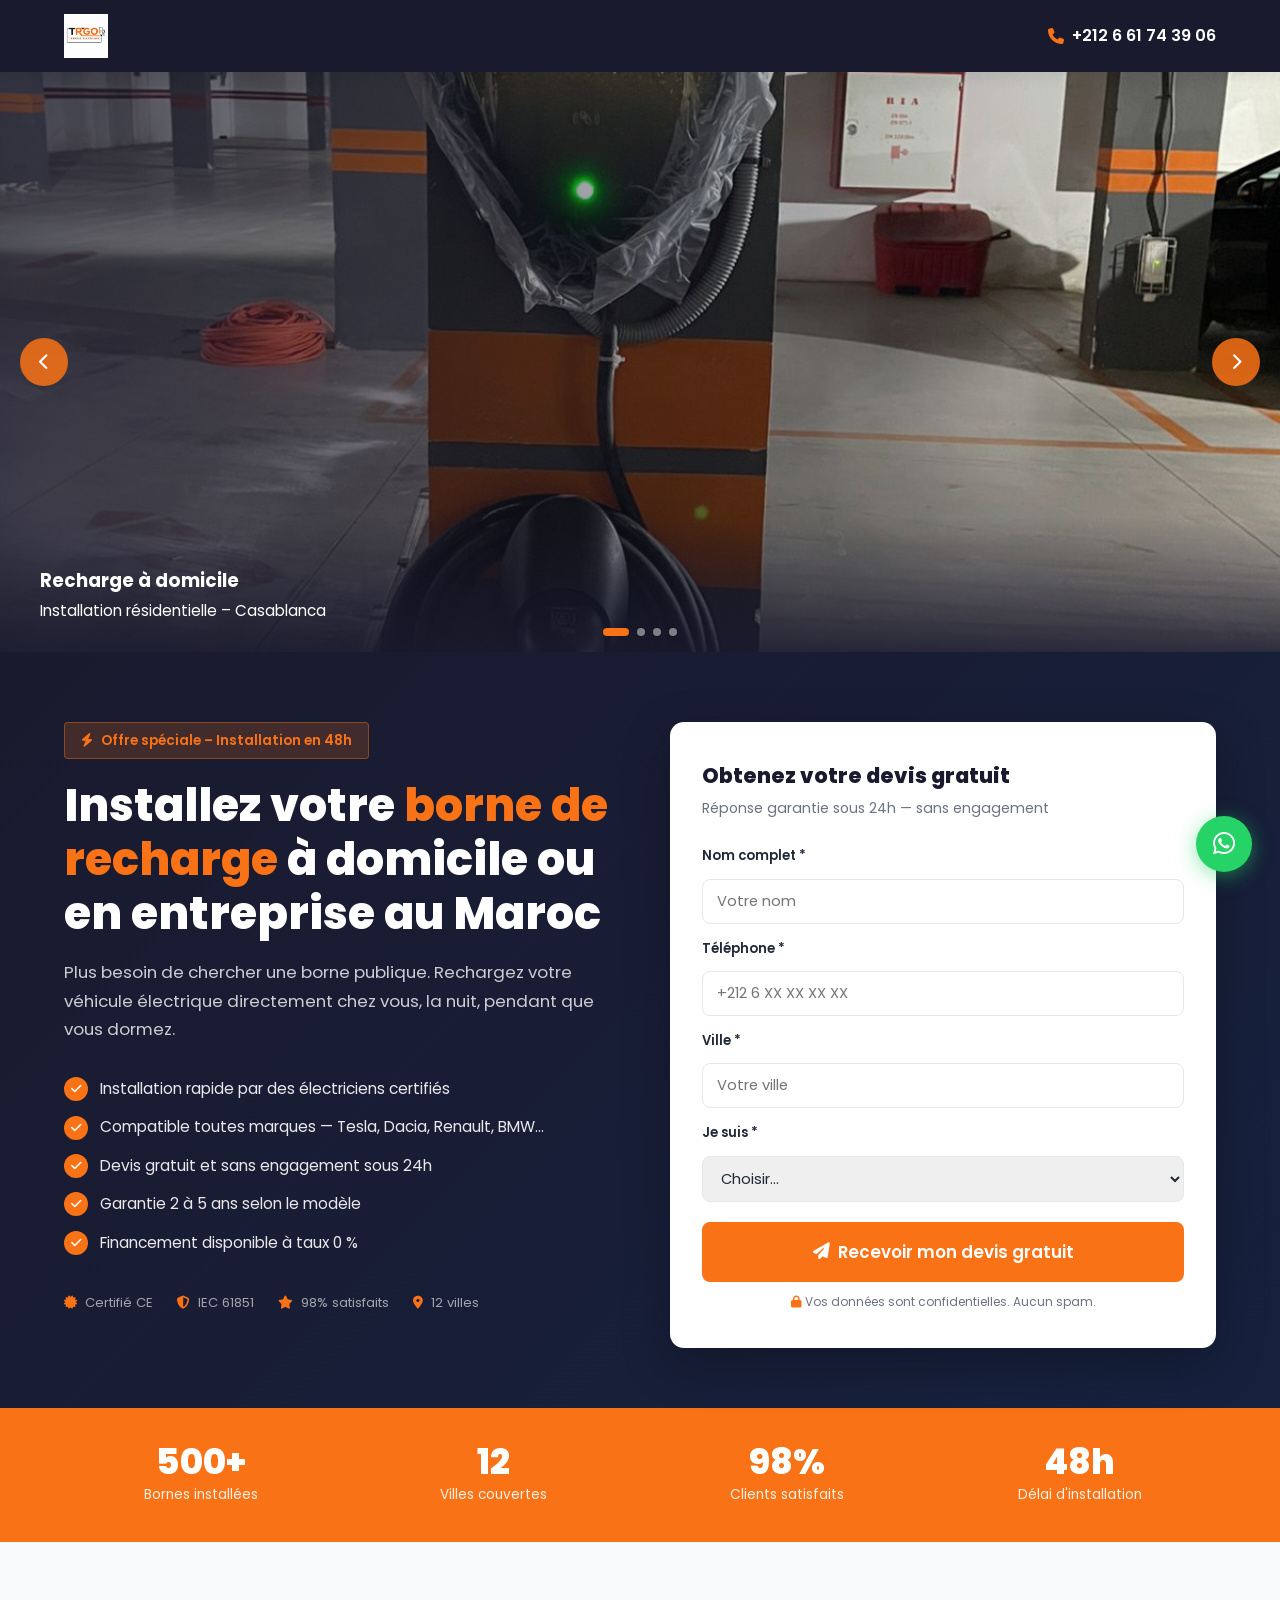
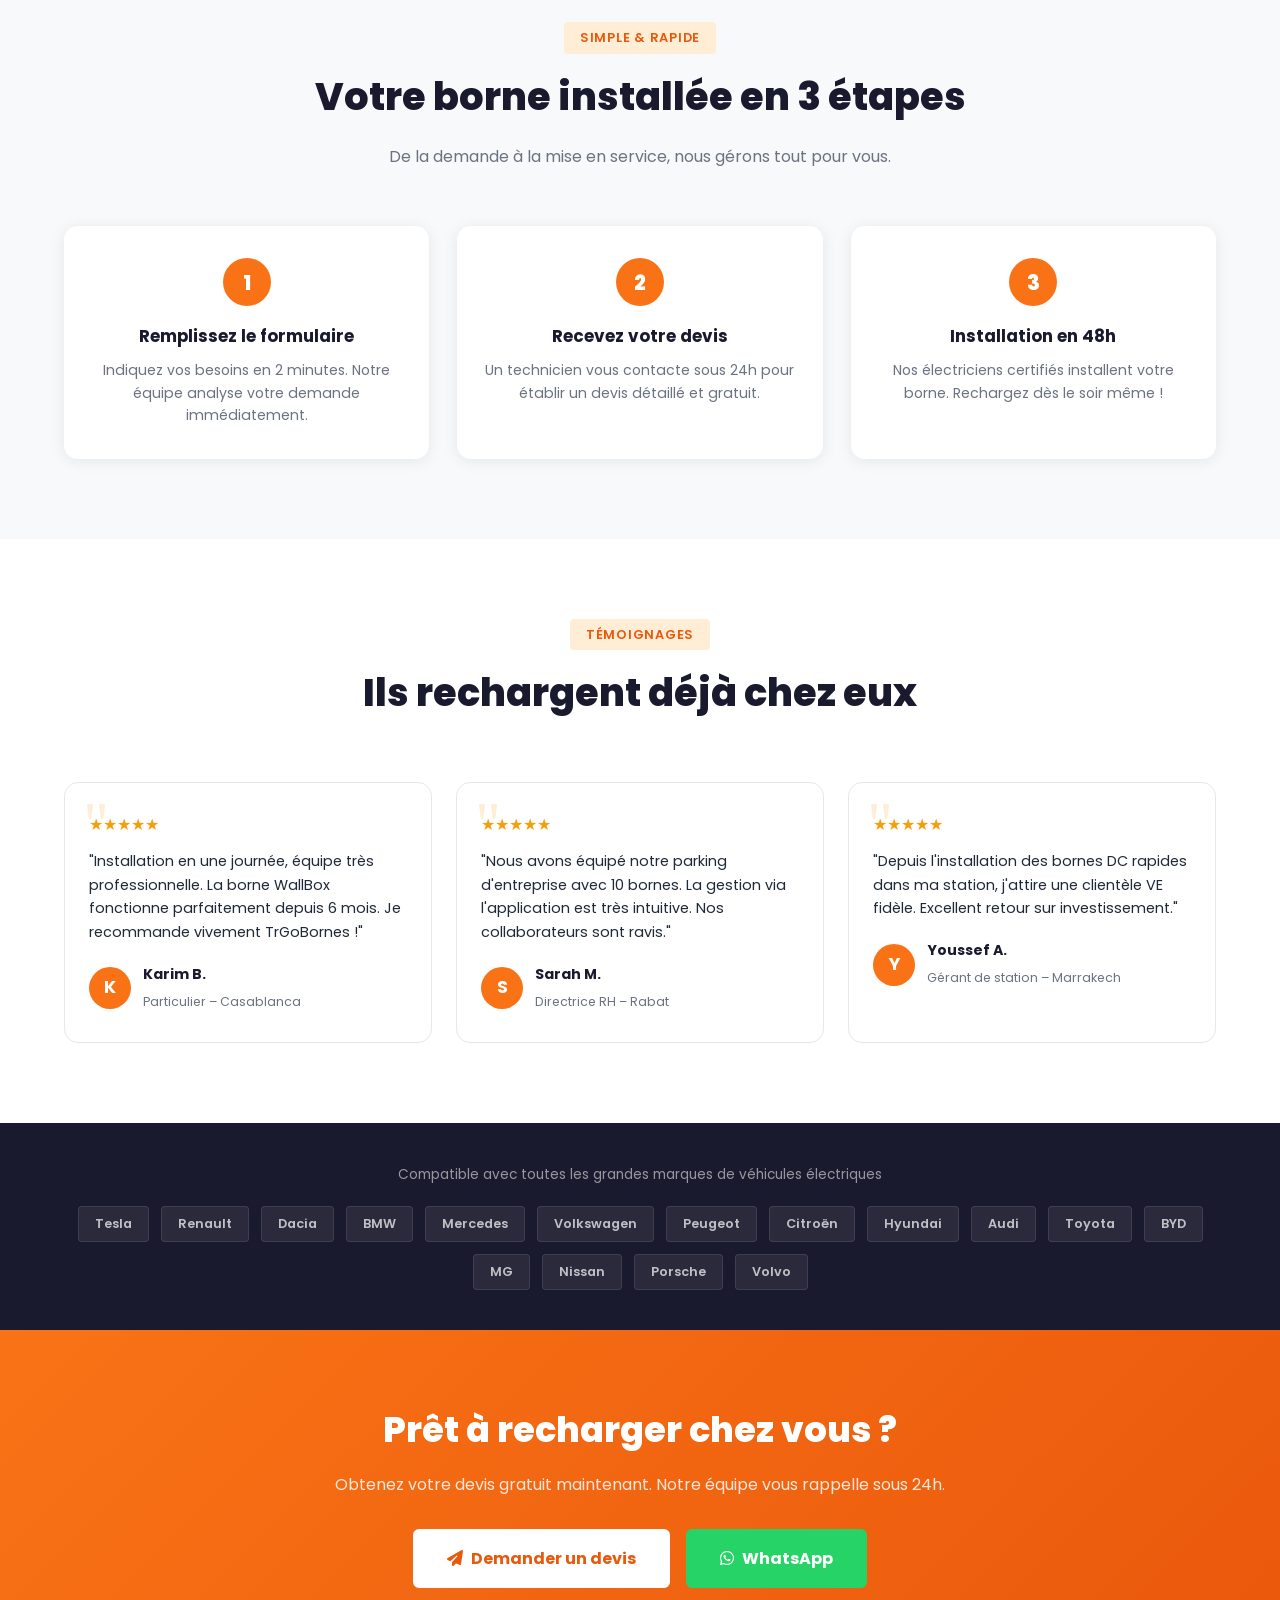
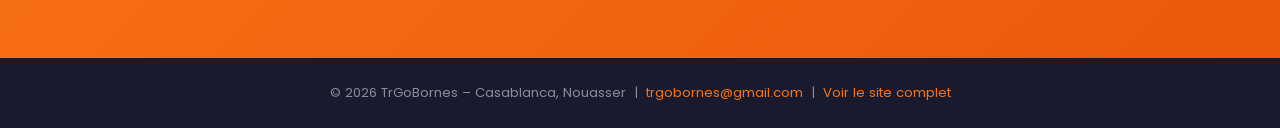
==== commit df5ba206: "Set call number to 0661743906, keep WhatsApp on 0678975758 Co-Authored-By: Claude Sonnet 4.6 <norepl" ====
--- a/landing.html
+++ b/landing.html
@@ -476,8 +476,8 @@
       <a href="index.html">
         <img src="images/logo.jpeg" alt="TrGoBornes" class="logo-img" />
       </a>
-      <a href="tel:+212678975758" class="lp-phone">
-        <i class="fa-solid fa-phone"></i> +212 6 78 97 57 58
+      <a href="tel:+212661743906" class="lp-phone">
+        <i class="fa-solid fa-phone"></i> +212 6 61 74 39 06
       </a>
     </div>
   </header>
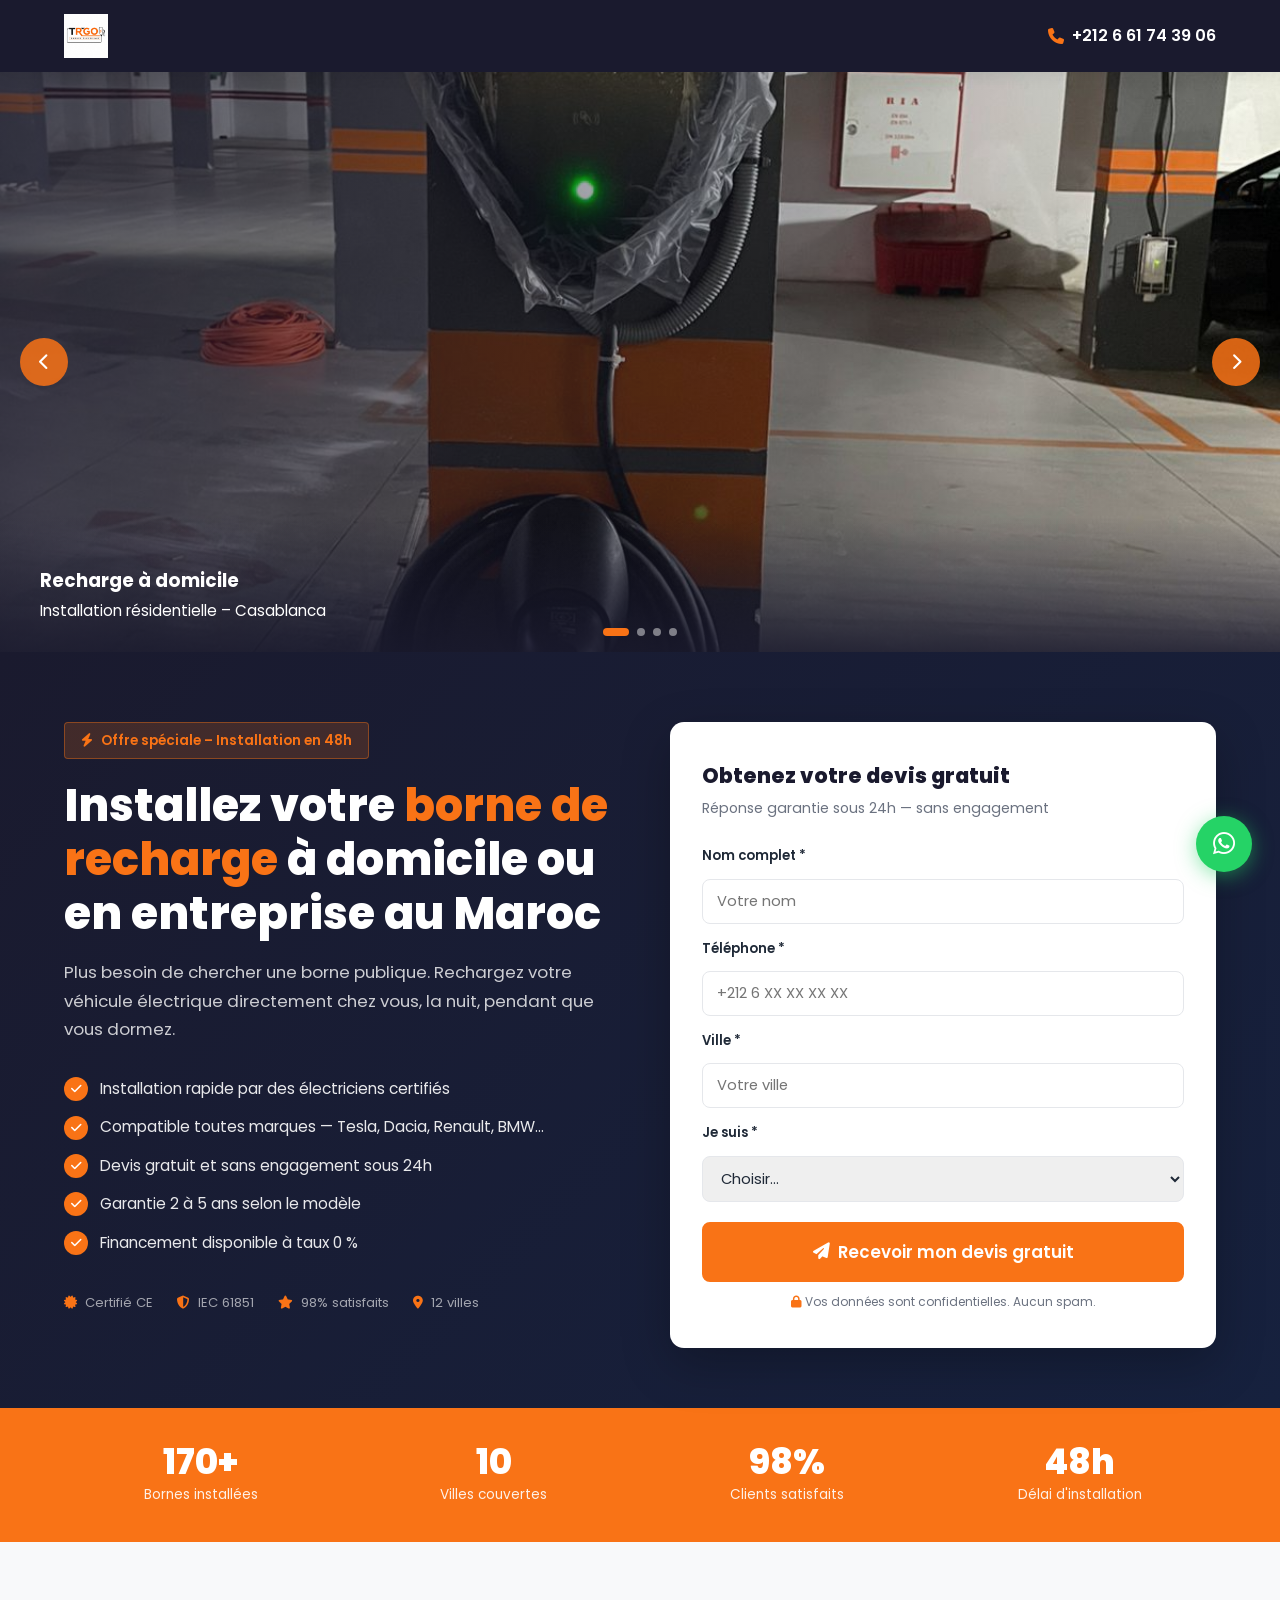
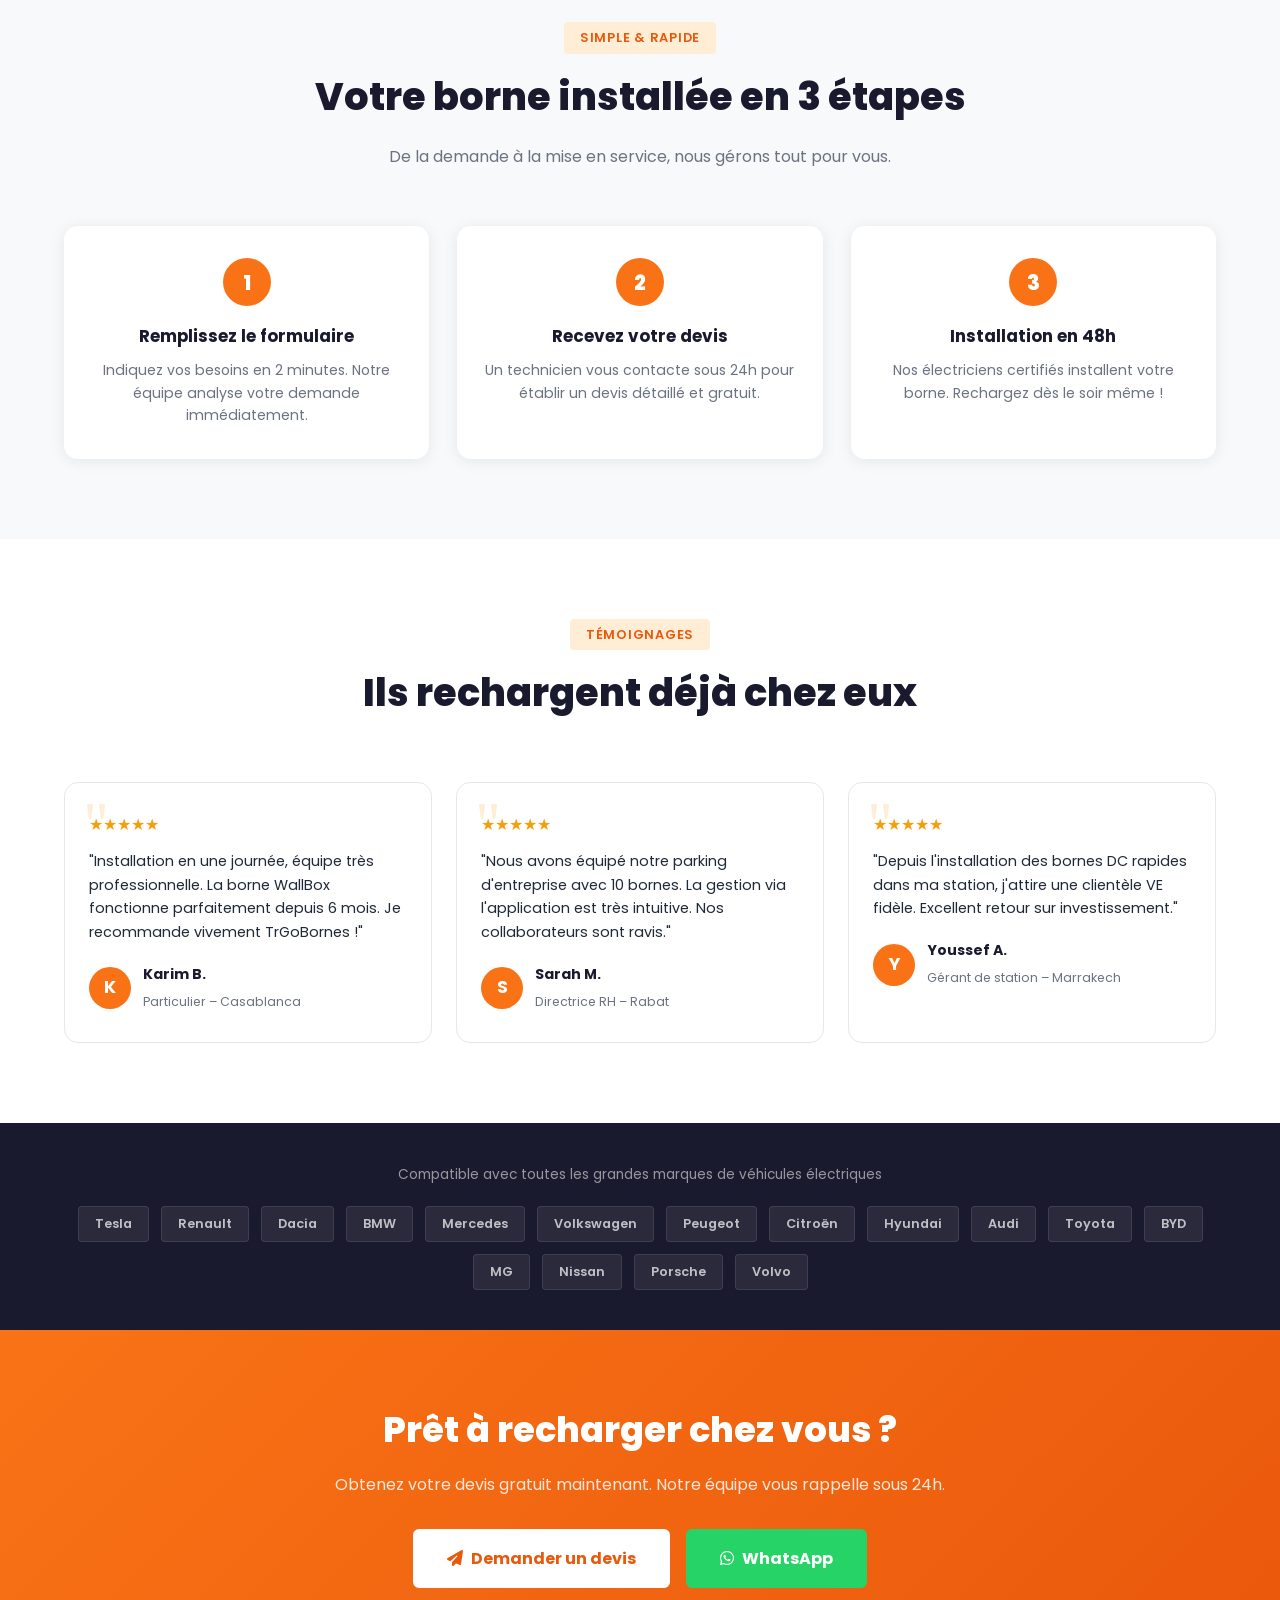
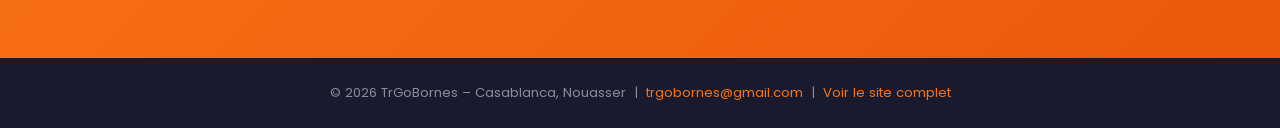
==== commit 5c7a6f0e: "Update stats to 170 bornes installées and 10 villes couvertes Co-Authored-By: Claude Sonnet 4.6 <nor" ====
--- a/landing.html
+++ b/landing.html
@@ -623,11 +623,11 @@
   <section class="lp-stats">
     <div class="container lp-stats-grid">
       <div class="lp-stat">
-        <div class="lp-stat-num">500+</div>
+        <div class="lp-stat-num">170+</div>
         <div class="lp-stat-label">Bornes installées</div>
       </div>
       <div class="lp-stat">
-        <div class="lp-stat-num">12</div>
+        <div class="lp-stat-num">10</div>
         <div class="lp-stat-label">Villes couvertes</div>
       </div>
       <div class="lp-stat">
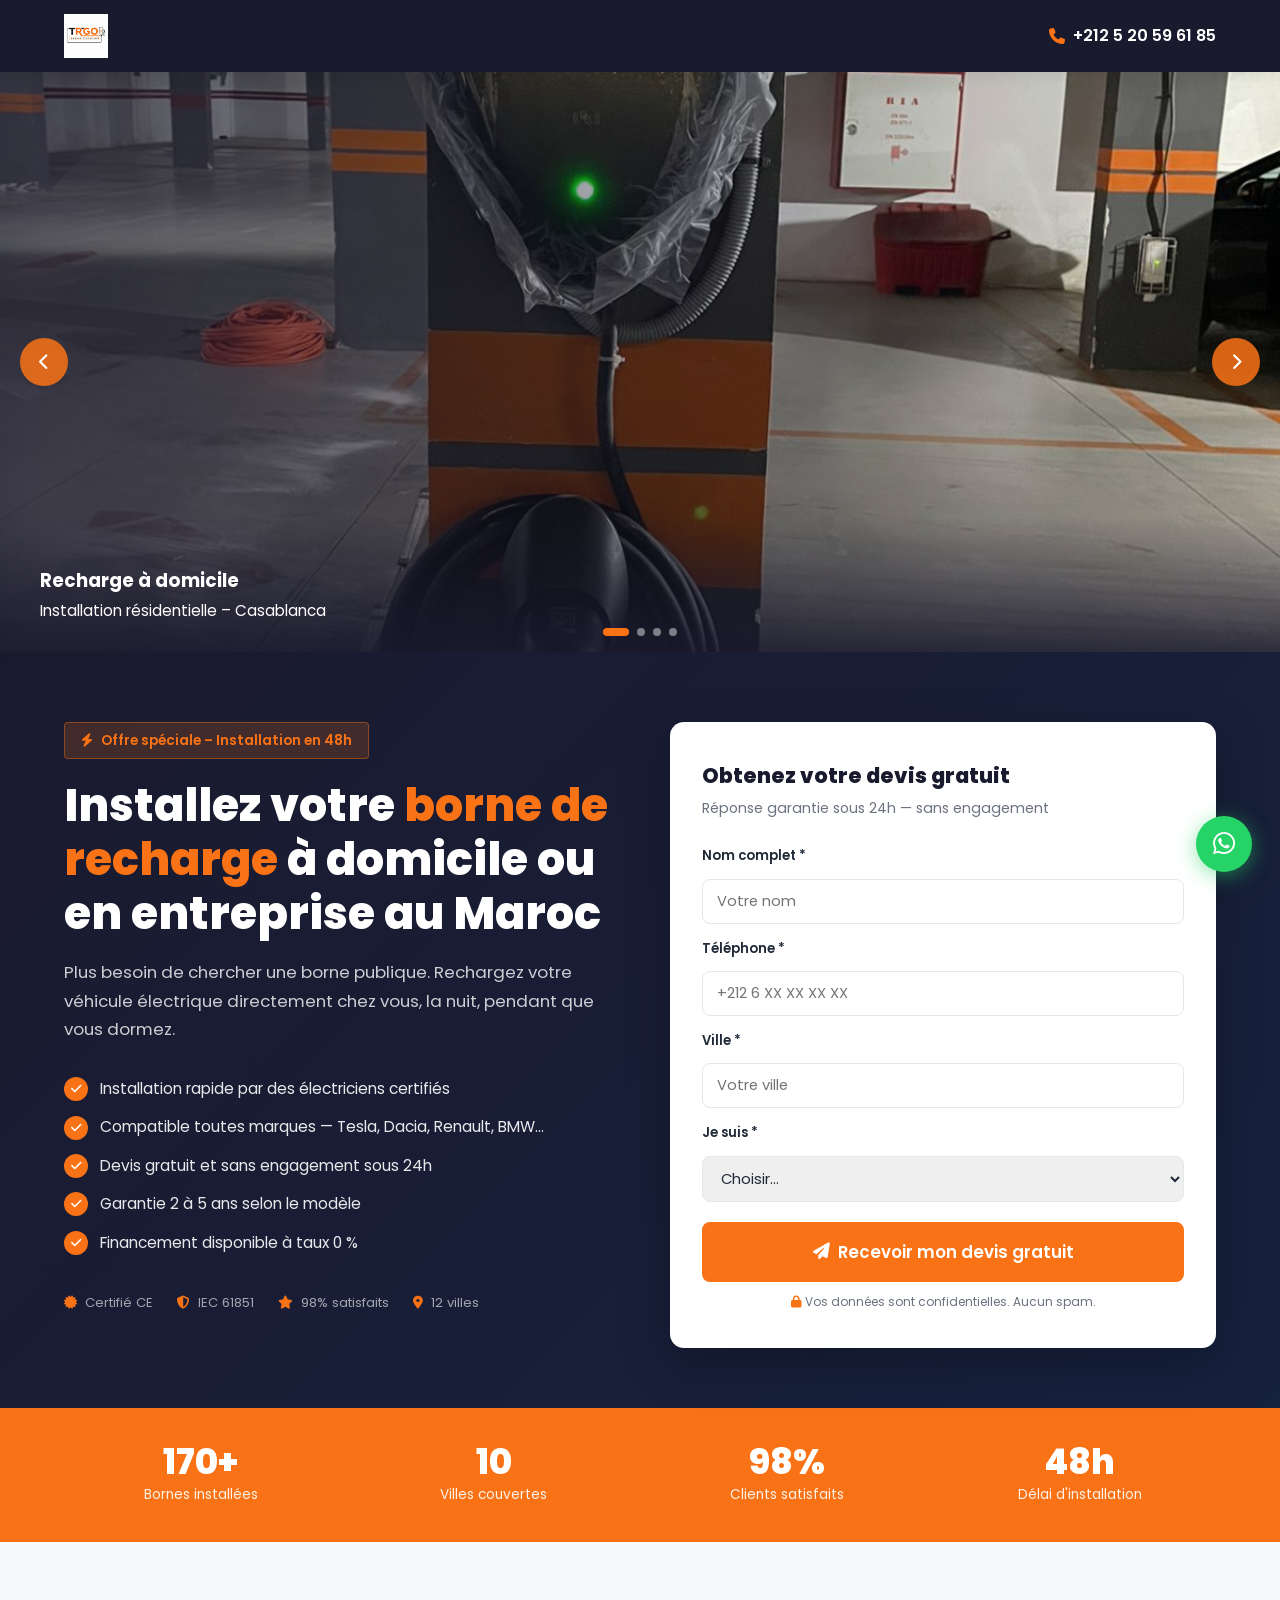
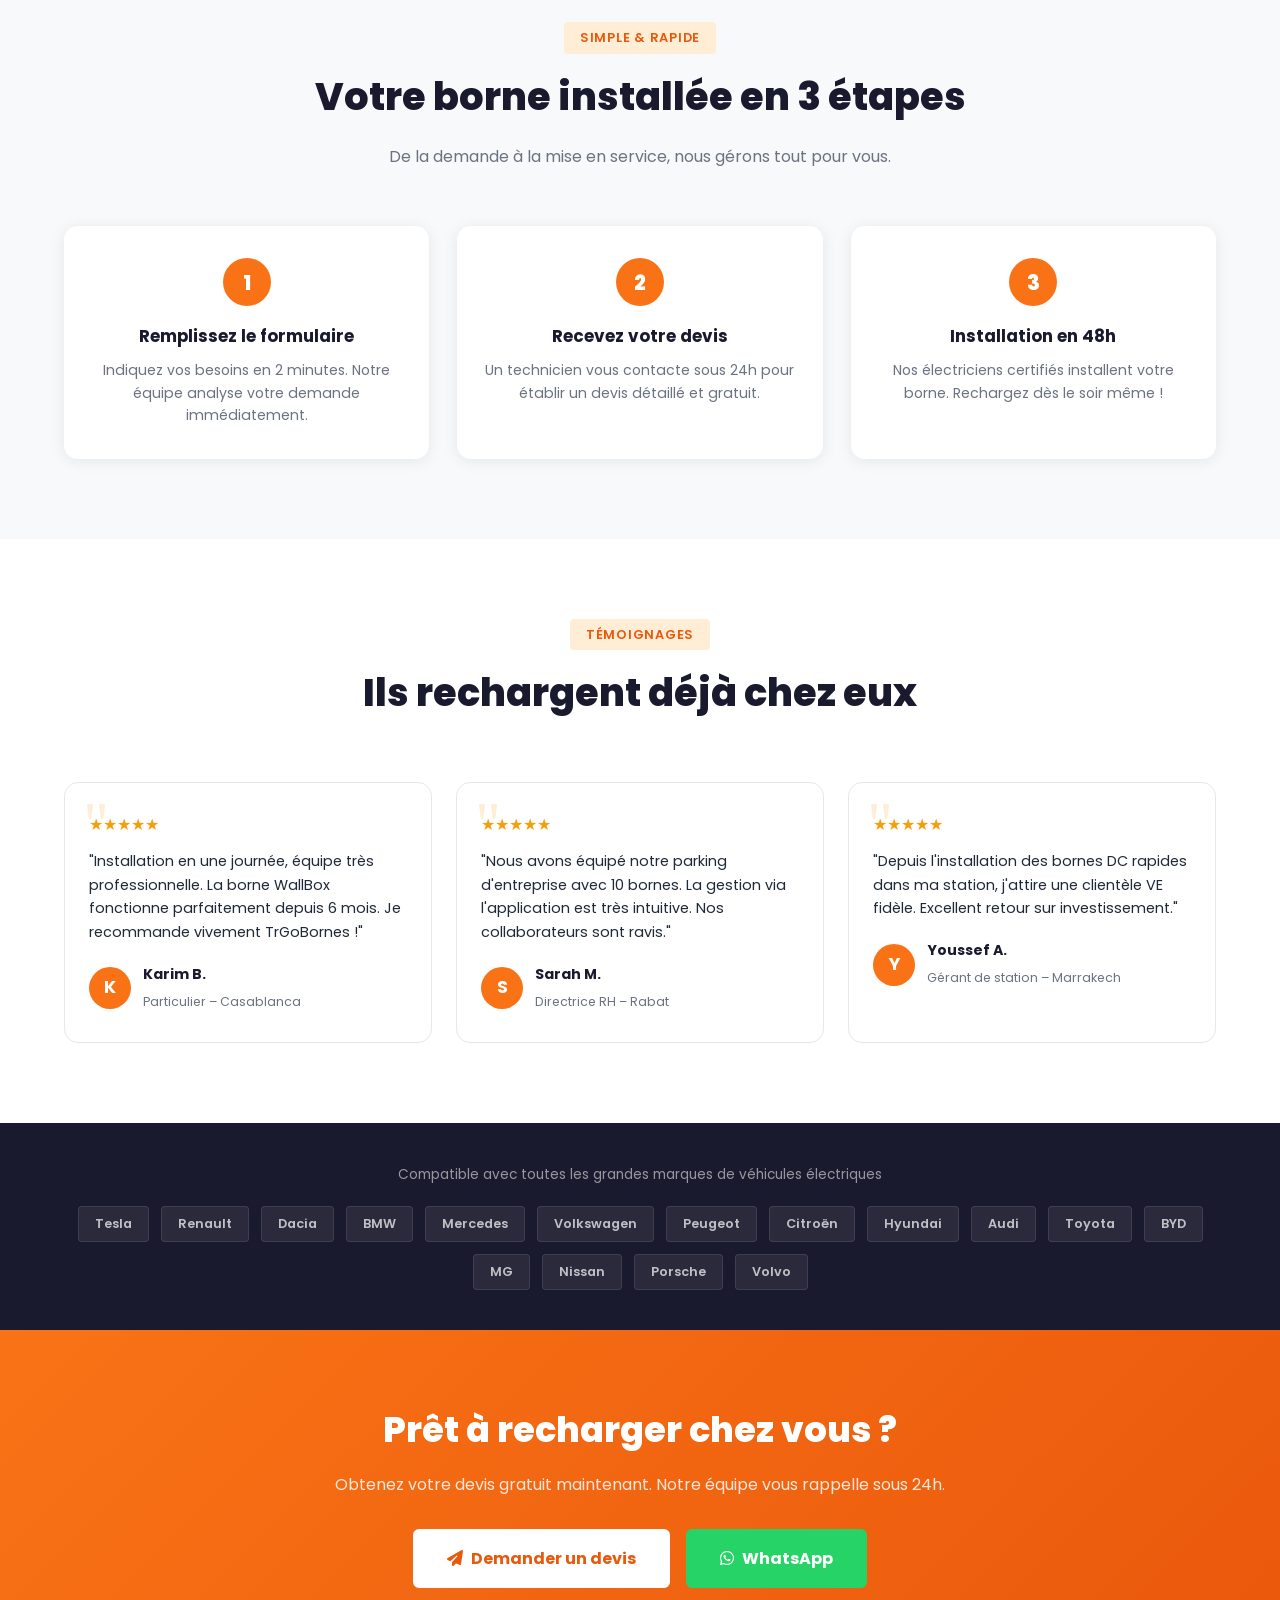
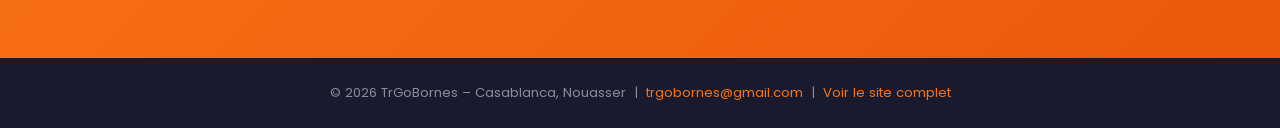
==== commit 8765fb75: "Update fix number to 0520596185 Co-Authored-By: Claude Sonnet 4.6 <noreply@anthropic.com>" ====
--- a/landing.html
+++ b/landing.html
@@ -5,6 +5,23 @@
   <meta name="viewport" content="width=device-width, initial-scale=1.0" />
   <title>Borne de recharge à domicile au Maroc – Devis gratuit | TrGoBornes</title>
   <meta name="description" content="Installez votre borne de recharge en 48h. Devis gratuit sous 24h. Toutes marques. Casablanca, Rabat, Marrakech et partout au Maroc." />
+  <!-- Meta Pixel Code -->
+  <script>
+  !function(f,b,e,v,n,t,s)
+  {if(f.fbq)return;n=f.fbq=function(){n.callMethod?
+  n.callMethod.apply(n,arguments):n.queue.push(arguments)};
+  if(!f._fbq)f._fbq=n;n.push=n;n.loaded=!0;n.version='2.0';
+  n.queue=[];t=b.createElement(e);t.async=!0;
+  t.src=v;s=b.getElementsByTagName(e)[0];
+  s.parentNode.insertBefore(t,s)}(window, document,'script',
+  'https://connect.facebook.net/en_US/fbevents.js');
+  fbq('init', '1321188876178210');
+  fbq('track', 'PageView');
+  </script>
+  <noscript><img height="1" width="1" style="display:none"
+  src="https://www.facebook.com/tr?id=1321188876178210&ev=PageView&noscript=1"
+  /></noscript>
+  <!-- End Meta Pixel Code -->
   <link rel="stylesheet" href="css/style.css" />
   <link rel="stylesheet" href="https://cdnjs.cloudflare.com/ajax/libs/font-awesome/6.5.0/css/all.min.css" />
   <link href="https://fonts.googleapis.com/css2?family=Poppins:wght@300;400;500;600;700;800&display=swap" rel="stylesheet" />
@@ -476,8 +493,8 @@
       <a href="index.html">
         <img src="images/logo.jpeg" alt="TrGoBornes" class="logo-img" />
       </a>
-      <a href="tel:+212661743906" class="lp-phone">
-        <i class="fa-solid fa-phone"></i> +212 6 61 74 39 06
+      <a href="tel:+212520596185" class="lp-phone">
+        <i class="fa-solid fa-phone"></i> +212 5 20 59 61 85
       </a>
     </div>
   </header>
@@ -782,6 +799,7 @@
 
       this.style.display = 'none';
       document.getElementById('lpSuccess').style.display = 'block';
+      fbq('track', 'Lead');
 
       setTimeout(function() {
         window.open('https://wa.me/212678975758?text=' + msg, '_blank');
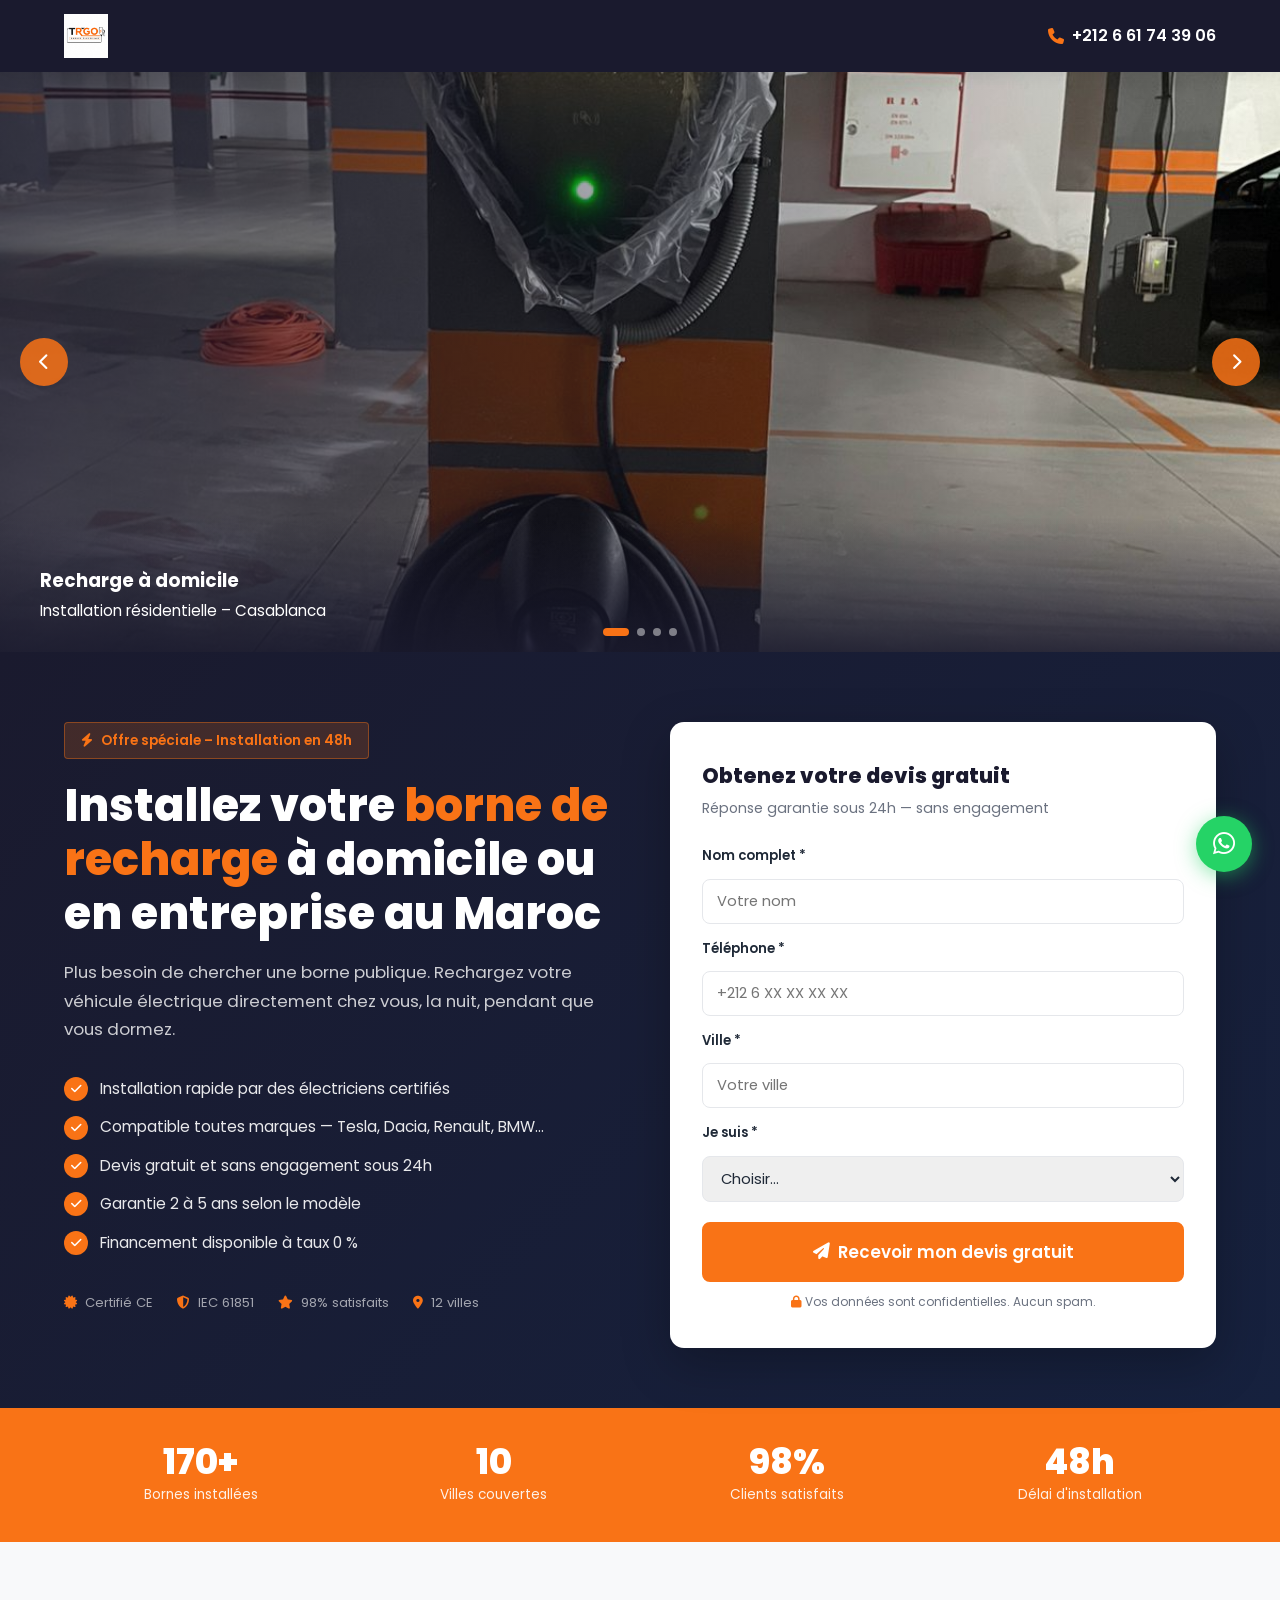
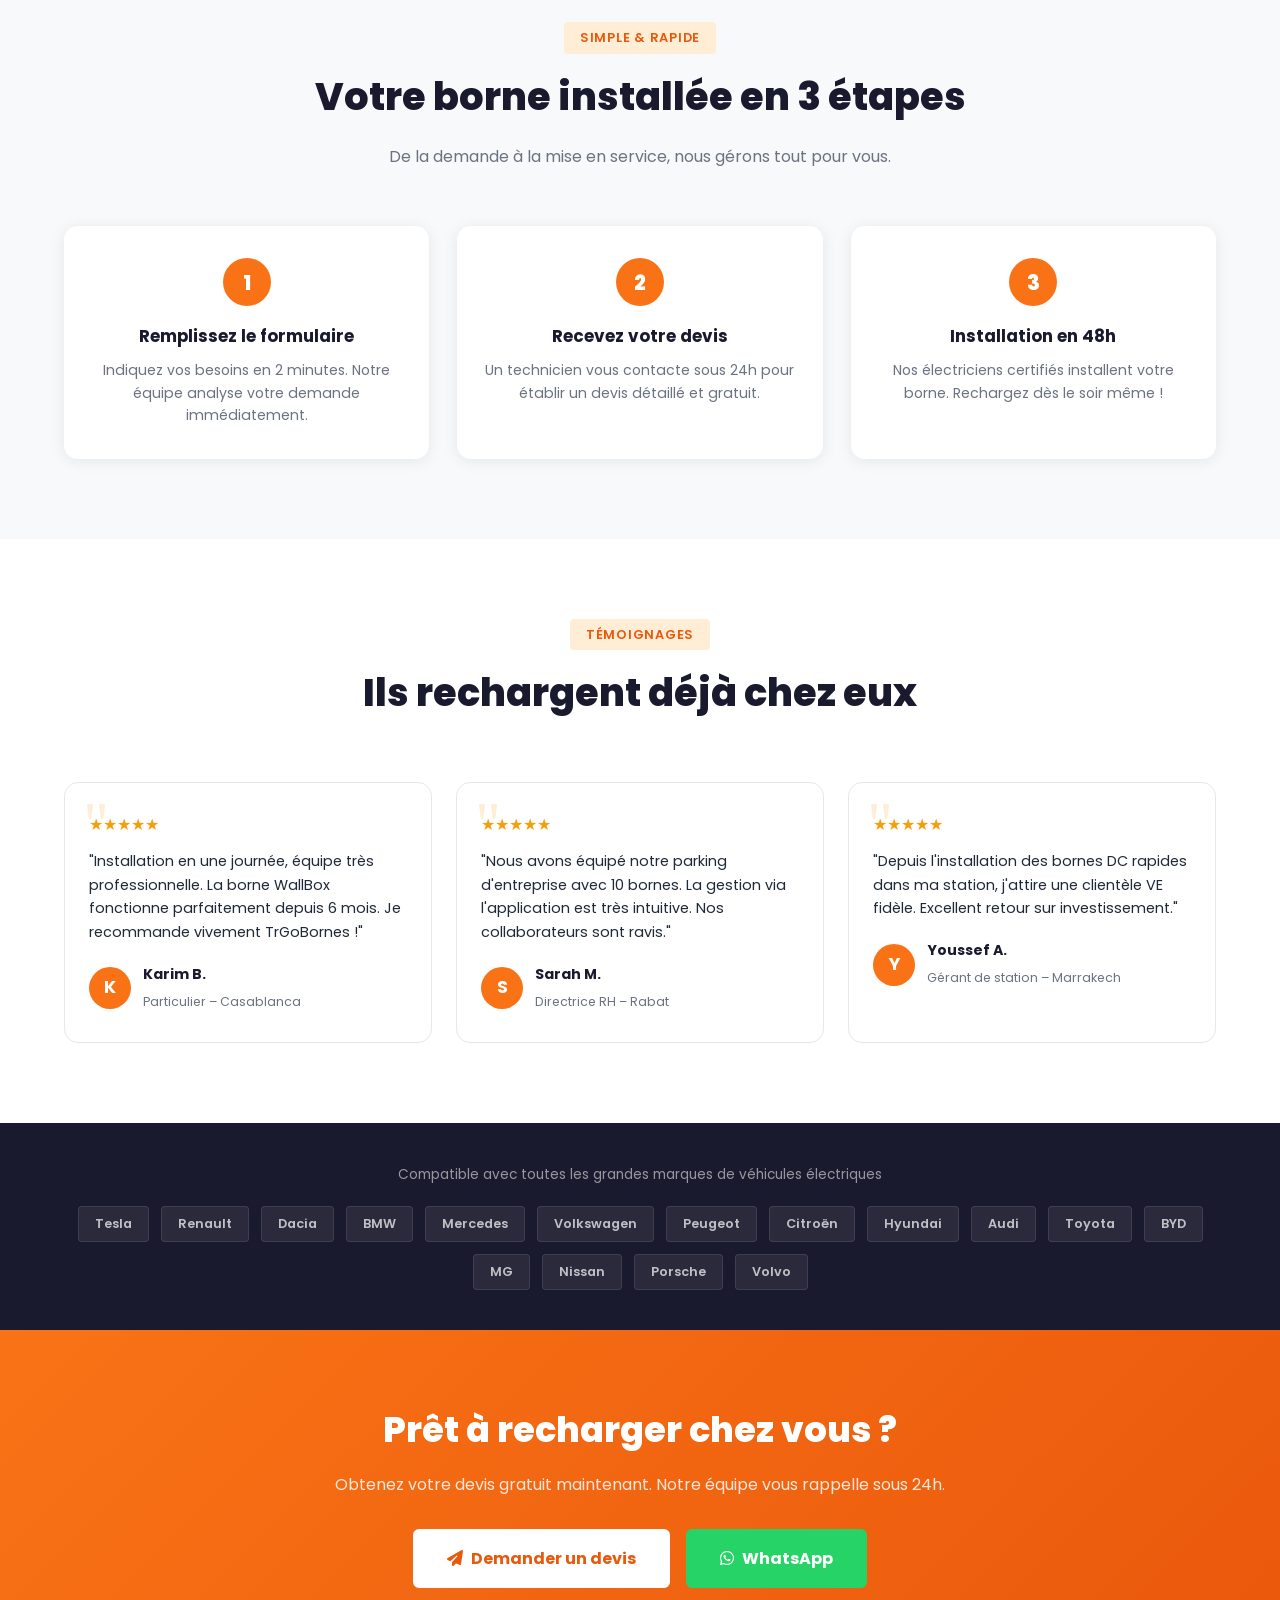
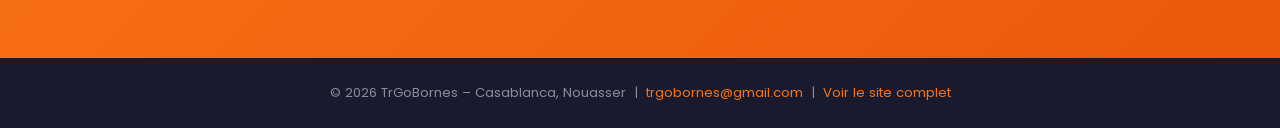
==== commit 4bfcd2e6: "Update call number to 0661743906 Co-Authored-By: Claude Sonnet 4.6 <noreply@anthropic.com>" ====
--- a/landing.html
+++ b/landing.html
@@ -493,8 +493,8 @@
       <a href="index.html">
         <img src="images/logo.jpeg" alt="TrGoBornes" class="logo-img" />
       </a>
-      <a href="tel:+212520596185" class="lp-phone">
-        <i class="fa-solid fa-phone"></i> +212 5 20 59 61 85
+      <a href="tel:+212661743906" class="lp-phone">
+        <i class="fa-solid fa-phone"></i> +212 6 61 74 39 06
       </a>
     </div>
   </header>
